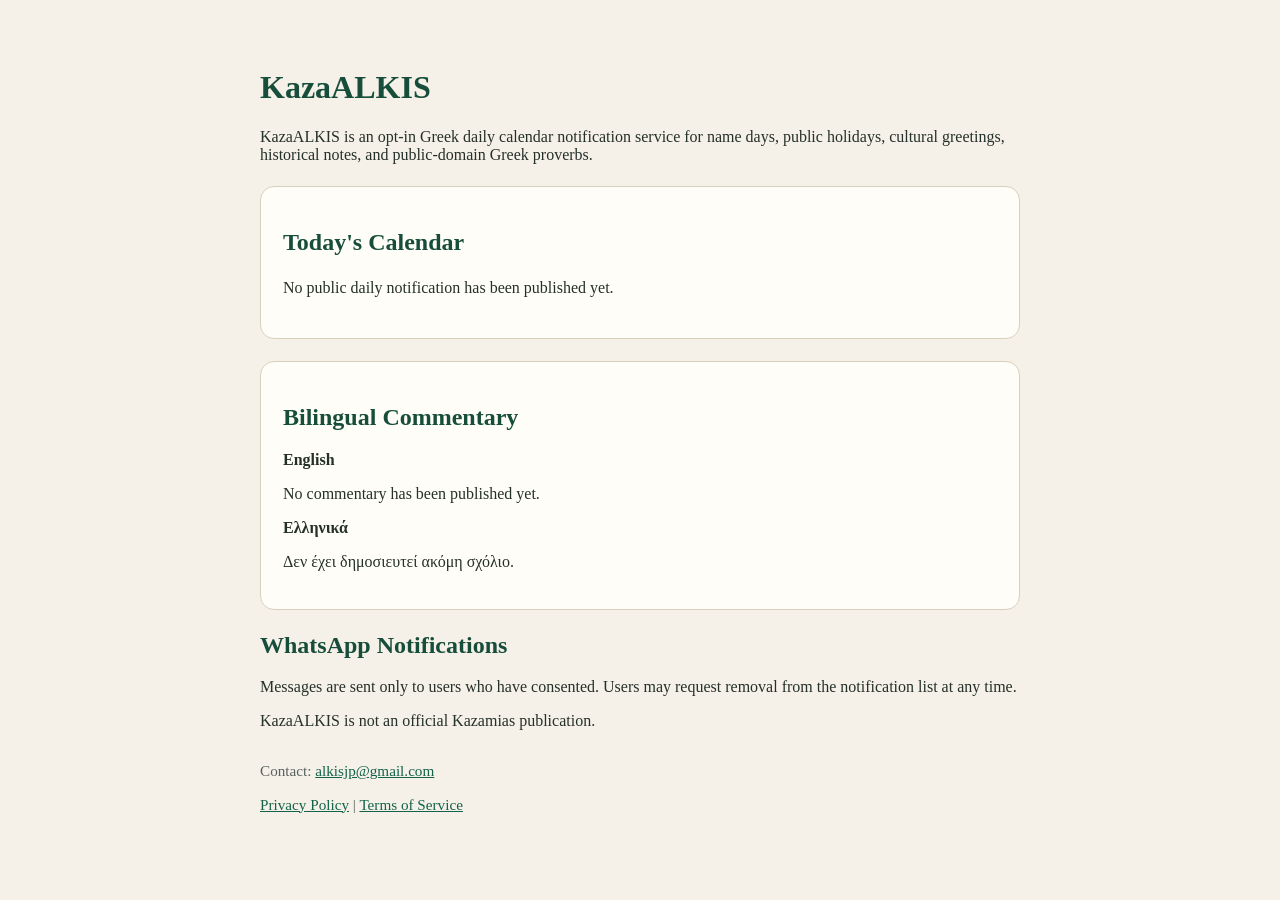
==== index.html @ a6cd1892 "Add bilingual website commentary workflow" ====
<!DOCTYPE html>
<html lang="en">
<head>
  <meta charset="UTF-8">
  <meta name="viewport" content="width=device-width, initial-scale=1">
  <title>KazaALKIS | Daily Greek Calendar</title>
  <style>
    :root { color-scheme: light; font-family: Georgia, serif; }
    body { margin: 0; background: #f6f1e8; color: #243028; }
    main { max-width: 760px; margin: 0 auto; padding: 48px 22px; }
    h1, h2 { color: #174d3b; }
    .card { background: #fffdf8; border: 1px solid #d9cfbd; border-radius: 14px; padding: 22px; margin: 22px 0; }
    pre { white-space: pre-wrap; font-family: Georgia, serif; line-height: 1.5; }
    a { color: #12634a; }
    footer { margin-top: 32px; font-size: 0.95rem; color: #59635e; }
  </style>
</head>
<body>
  <main>
    <h1>KazaALKIS</h1>
    <p>
      KazaALKIS is an opt-in Greek daily calendar notification service for
      name days, public holidays, cultural greetings, historical notes, and
      public-domain Greek proverbs.
    </p>

    <section class="card">
      <h2>Today's Calendar</h2>
      <pre id="daily-message">No public daily notification has been published yet.</pre>
    </section>

    <section class="card">
      <h2>Bilingual Commentary</h2>
      <p><strong>English</strong></p>
      <p id="commentary-en">No commentary has been published yet.</p>
      <p><strong>Ελληνικά</strong></p>
      <p id="commentary-gr">Δεν έχει δημοσιευτεί ακόμη σχόλιο.</p>
    </section>

    <section>
      <h2>WhatsApp Notifications</h2>
      <p>
        Messages are sent only to users who have consented. Users may request
        removal from the notification list at any time.
      </p>
      <p>
        KazaALKIS is not an official Kazamias publication.
      </p>
    </section>

    <footer>
      <p>Contact: <a href="mailto:alkisjp@gmail.com">alkisjp@gmail.com</a></p>
      <p>
        <a href="privacy.html">Privacy Policy</a> |
        <a href="terms.html">Terms of Service</a>
      </p>
    </footer>
  </main>
  <script>
    fetch("public_notifications/latest.json", { cache: "no-store" })
      .then((response) => {
        if (!response.ok) throw new Error("No public message");
        return response.json();
      })
      .then((payload) => {
        document.getElementById("daily-message").textContent = payload.message;
        if (payload.commentary) {
          document.getElementById("commentary-en").textContent = payload.commentary.english || "";
          document.getElementById("commentary-gr").textContent = payload.commentary.greek || "";
        }
      })
      .catch(() => {});
  </script>
</body>
</html>
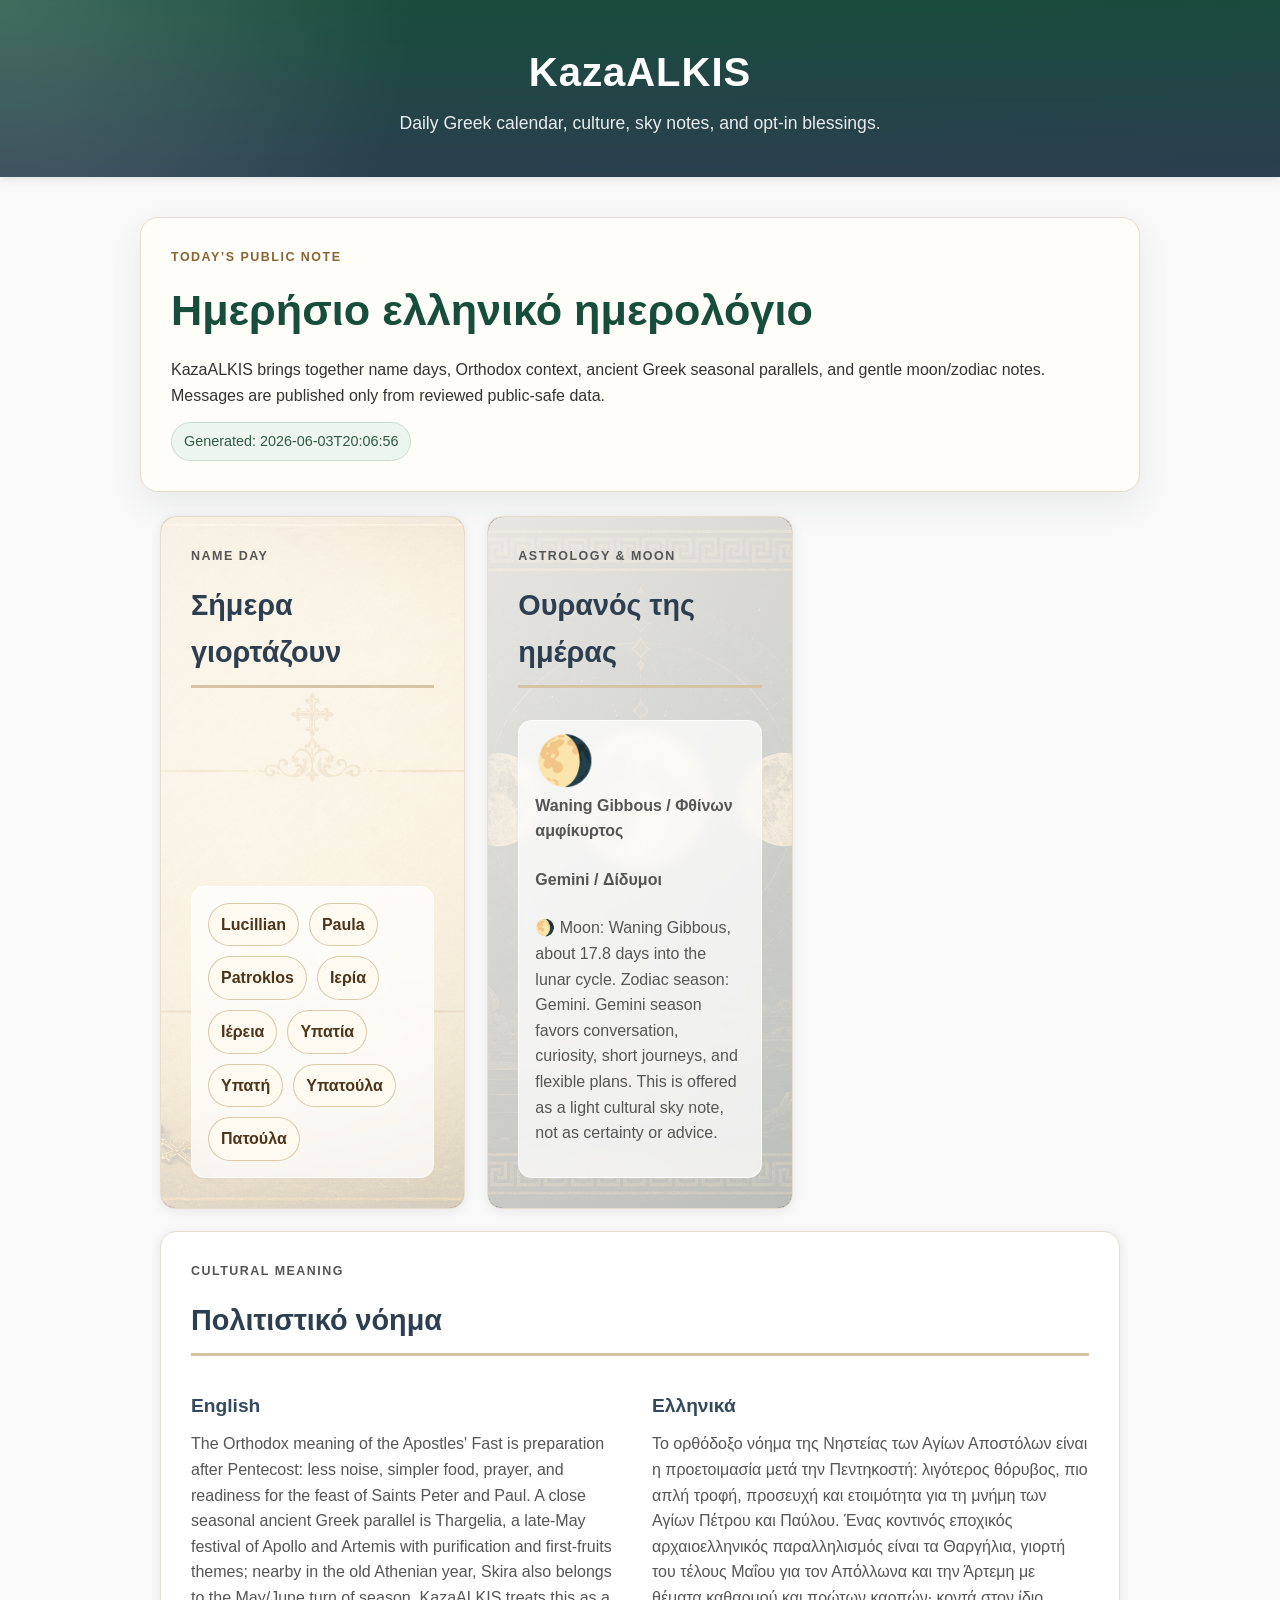
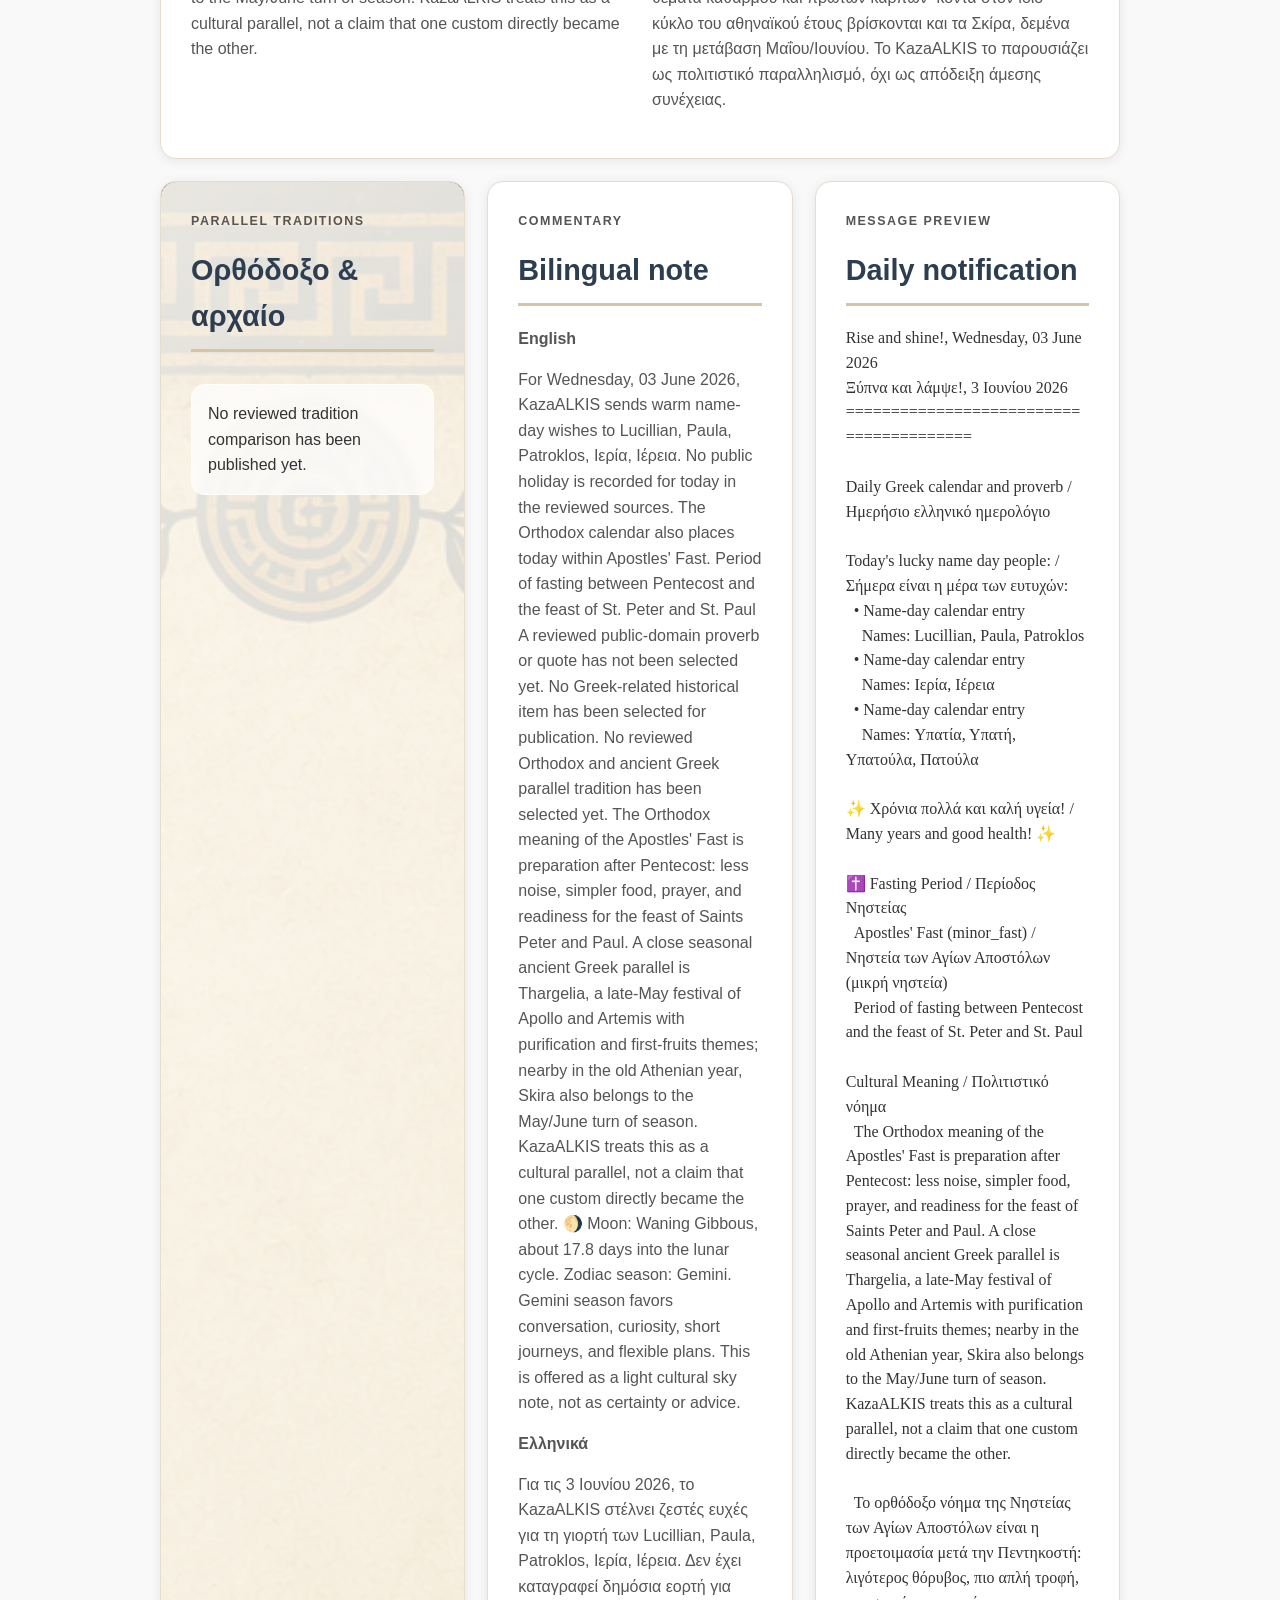
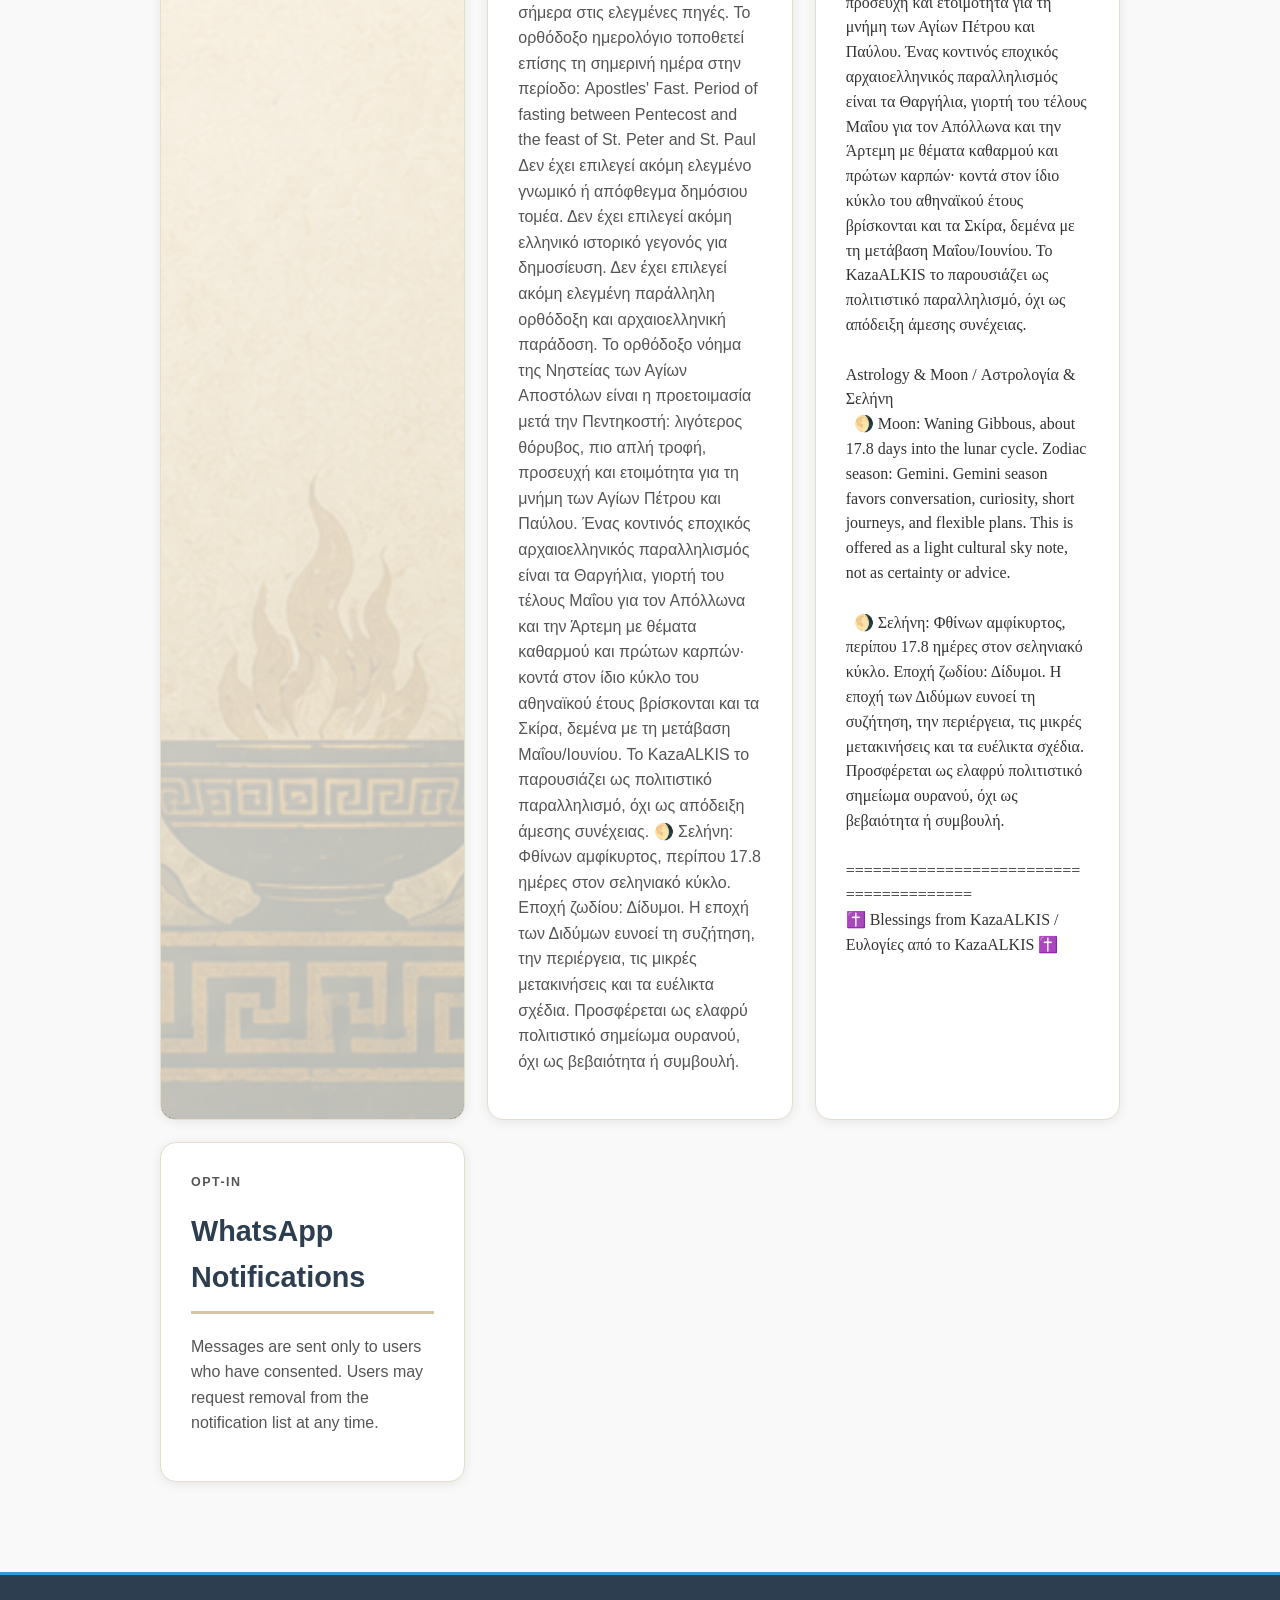
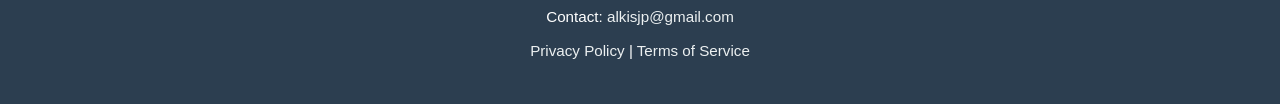
==== commit 91e255e2: "Apply website grid template" ====
--- a/index.html
+++ b/index.html
@@ -4,70 +4,193 @@
   <meta charset="UTF-8">
   <meta name="viewport" content="width=device-width, initial-scale=1">
   <title>KazaALKIS | Daily Greek Calendar</title>
-  <style>
-    :root { color-scheme: light; font-family: Georgia, serif; }
-    body { margin: 0; background: #f6f1e8; color: #243028; }
-    main { max-width: 760px; margin: 0 auto; padding: 48px 22px; }
-    h1, h2 { color: #174d3b; }
-    .card { background: #fffdf8; border: 1px solid #d9cfbd; border-radius: 14px; padding: 22px; margin: 22px 0; }
-    pre { white-space: pre-wrap; font-family: Georgia, serif; line-height: 1.5; }
-    a { color: #12634a; }
-    footer { margin-top: 32px; font-size: 0.95rem; color: #59635e; }
-  </style>
+  <link rel="stylesheet" href="styles.css">
 </head>
 <body>
-  <main>
-    <h1>KazaALKIS</h1>
-    <p>
-      KazaALKIS is an opt-in Greek daily calendar notification service for
-      name days, public holidays, cultural greetings, historical notes, and
-      public-domain Greek proverbs.
-    </p>
+  <header class="header site-hero">
+    <div class="container">
+      <div class="logo">
+        <h1>KazaALKIS</h1>
+        <p class="tagline">Daily Greek calendar, culture, sky notes, and opt-in blessings.</p>
+      </div>
+    </div>
+  </header>
 
-    <section class="card">
-      <h2>Today's Calendar</h2>
-      <pre id="daily-message">No public daily notification has been published yet.</pre>
+  <main class="main-content">
+    <section class="container hero-panel">
+      <p class="eyebrow">Today’s public note</p>
+      <h2 id="today-title">Ημερήσιο ελληνικό ημερολόγιο</h2>
+      <p>
+        KazaALKIS brings together name days, Orthodox context, ancient Greek seasonal
+        parallels, and gentle moon/zodiac notes. Messages are published only from
+        reviewed public-safe data.
+      </p>
+      <p class="status-pill" id="generated-at">Waiting for today’s public update</p>
     </section>
 
-    <section class="card">
-      <h2>Bilingual Commentary</h2>
-      <p><strong>English</strong></p>
-      <p id="commentary-en">No commentary has been published yet.</p>
-      <p><strong>Ελληνικά</strong></p>
-      <p id="commentary-gr">Δεν έχει δημοσιευτεί ακόμη σχόλιο.</p>
+    <section class="container dashboard-grid" aria-label="Daily calendar fields">
+      <article class="card feature-card image-card nameday-card">
+        <p class="card-kicker">Name Day</p>
+        <h2>Σήμερα γιορτάζουν</h2>
+        <div class="field-content">
+          <div id="namedays-list" class="pill-list">No name-day entry has been published yet.</div>
+        </div>
+      </article>
+
+      <article class="card feature-card image-card moon-card">
+        <p class="card-kicker">Astrology & Moon</p>
+        <h2>Ουρανός της ημέρας</h2>
+        <div class="field-content">
+          <div id="sky-summary" class="sky-summary">No astrology or moon note has been published yet.</div>
+        </div>
+      </article>
+
+      <article class="card wide-card">
+        <p class="card-kicker">Cultural Meaning</p>
+        <h2>Πολιτιστικό νόημα</h2>
+        <div class="language-grid">
+          <div>
+            <h3>English</h3>
+            <p id="reflection-en">No cultural reflection has been published yet.</p>
+          </div>
+          <div>
+            <h3>Ελληνικά</h3>
+            <p id="reflection-gr">Δεν έχει δημοσιευτεί ακόμη πολιτιστικό σημείωμα.</p>
+          </div>
+        </div>
+      </article>
+
+      <article class="card image-card traditions-card">
+        <p class="card-kicker">Parallel Traditions</p>
+        <h2>Ορθόδοξο & αρχαίο</h2>
+        <div class="field-content">
+          <div id="parallel-traditions">No reviewed tradition comparison has been published yet.</div>
+        </div>
+      </article>
+
+      <article class="card">
+        <p class="card-kicker">Commentary</p>
+        <h2>Bilingual note</h2>
+        <div class="stacked-text">
+          <p><strong>English</strong></p>
+          <p id="commentary-en">No commentary has been published yet.</p>
+          <p><strong>Ελληνικά</strong></p>
+          <p id="commentary-gr">Δεν έχει δημοσιευτεί ακόμη σχόλιο.</p>
+        </div>
+      </article>
+
+      <article class="card">
+        <p class="card-kicker">Message Preview</p>
+        <h2>Daily notification</h2>
+        <pre id="daily-message">No public daily notification has been published yet.</pre>
+      </article>
+
+      <article class="card">
+        <p class="card-kicker">Opt-in</p>
+        <h2>WhatsApp Notifications</h2>
+        <p>
+          Messages are sent only to users who have consented. Users may request
+          removal from the notification list at any time.
+        </p>
+      </article>
     </section>
+  </main>
 
-    <section>
-      <h2>WhatsApp Notifications</h2>
-      <p>
-        Messages are sent only to users who have consented. Users may request
-        removal from the notification list at any time.
-      </p>
-      <p>
-        KazaALKIS is not an official Kazamias publication.
-      </p>
-    </section>
-
-    <footer>
+  <footer class="footer">
+    <div class="container">
       <p>Contact: <a href="mailto:alkisjp@gmail.com">alkisjp@gmail.com</a></p>
       <p>
         <a href="privacy.html">Privacy Policy</a> |
         <a href="terms.html">Terms of Service</a>
       </p>
-    </footer>
-  </main>
+    </div>
+  </footer>
+
   <script>
+    const text = (id, value) => {
+      const element = document.getElementById(id);
+      if (element && value) element.textContent = value;
+    };
+
+    const clear = (element) => {
+      while (element.firstChild) element.removeChild(element.firstChild);
+    };
+
+    const paragraph = (value, className) => {
+      const p = document.createElement("p");
+      p.textContent = value;
+      if (className) p.className = className;
+      return p;
+    };
+
+    const renderNamedays = (items) => {
+      const container = document.getElementById("namedays-list");
+      if (!container || !items || !items.length) return;
+      clear(container);
+      items.forEach((item) => {
+        const names = (item.names || item.name || "").split(",").map((name) => name.trim()).filter(Boolean);
+        names.forEach((name) => {
+          const span = document.createElement("span");
+          span.className = "name-pill";
+          span.textContent = name;
+          container.appendChild(span);
+        });
+      });
+    };
+
+    const renderSky = (sky) => {
+      if (!sky) return;
+      const container = document.getElementById("sky-summary");
+      if (!container) return;
+      clear(container);
+      const symbol = document.createElement("div");
+      symbol.className = "moon-symbol";
+      symbol.textContent = sky.moon_symbol || "";
+      container.appendChild(symbol);
+      container.appendChild(paragraph(`${sky.moon_phase || "Moon phase"} / ${sky.moon_phase_greek || ""}`, "sky-line"));
+      container.appendChild(paragraph(`${sky.zodiac || "Zodiac"} / ${sky.zodiac_greek || ""}`, "sky-line"));
+      container.appendChild(paragraph(sky.english || "", "muted"));
+    };
+
+    const renderTraditions = (items) => {
+      const container = document.getElementById("parallel-traditions");
+      if (!container || !items || !items.length) return;
+      clear(container);
+      items.forEach((item) => {
+        const article = document.createElement("article");
+        article.className = "tradition-item";
+        [
+          item.region ? `Region: ${item.region}` : "",
+          `Orthodox: ${item.orthodox_title || ""}`,
+          item.orthodox_description || "",
+          `Ancient Greek parallel: ${item.ancient_title || ""}`,
+          item.ancient_description || "",
+          item.relationship_note || "Presented as a cultural comparison, not proof of direct continuity.",
+        ].filter(Boolean).forEach((line) => article.appendChild(paragraph(line)));
+        container.appendChild(article);
+      });
+    };
+
     fetch("public_notifications/latest.json", { cache: "no-store" })
       .then((response) => {
         if (!response.ok) throw new Error("No public message");
         return response.json();
       })
       .then((payload) => {
-        document.getElementById("daily-message").textContent = payload.message;
+        text("today-title", payload.title);
+        text("daily-message", payload.message);
+        text("generated-at", payload.generated_at ? `Generated: ${payload.generated_at}` : "");
+        renderNamedays(payload.namedays);
+        renderSky(payload.sky_note);
         if (payload.commentary) {
-          document.getElementById("commentary-en").textContent = payload.commentary.english || "";
-          document.getElementById("commentary-gr").textContent = payload.commentary.greek || "";
+          text("commentary-en", payload.commentary.english);
+          text("commentary-gr", payload.commentary.greek);
         }
+        if (payload.cultural_reflection) {
+          text("reflection-en", payload.cultural_reflection.english);
+          text("reflection-gr", payload.cultural_reflection.greek);
+        }
+        renderTraditions(payload.parallel_traditions);
       })
       .catch(() => {});
   </script>
--- a/styles.css
+++ b/styles.css
@@ -0,0 +1,771 @@
+/* ========================================
+   KazaAlkis - Professional Styling
+   ======================================== */
+
+/* Reset and Base Styles */
+* {
+  margin: 0;
+  padding: 0;
+  box-sizing: border-box;
+}
+
+html {
+  scroll-behavior: smooth;
+}
+
+body {
+  font-family: -apple-system, BlinkMacSystemFont, 'Segoe UI', Roboto, 'Helvetica Neue', Arial, sans-serif;
+  line-height: 1.6;
+  color: #333;
+  background:
+    linear-gradient(rgba(249, 249, 249, 0.94), rgba(249, 249, 249, 0.94)),
+    var(--page-bg, none);
+  background-attachment: fixed;
+  background-color: #f9f9f9;
+  background-position: center;
+  background-size: cover;
+}
+
+pre {
+  white-space: pre-wrap;
+  overflow-wrap: anywhere;
+  font-family: Georgia, 'Times New Roman', serif;
+  line-height: 1.55;
+}
+
+/* Container */
+.container {
+  max-width: 1000px;
+  margin: 0 auto;
+  padding: 0 20px;
+}
+
+/* Header */
+.header {
+  background: linear-gradient(135deg, #2c3e50 0%, #34495e 100%);
+  color: white;
+  padding: 40px 0;
+  text-align: center;
+  box-shadow: 0 2px 8px rgba(0, 0, 0, 0.1);
+}
+
+.logo h1 {
+  font-size: 2.5em;
+  margin-bottom: 5px;
+  font-weight: 700;
+  letter-spacing: 1px;
+}
+
+.tagline {
+  font-size: 1.1em;
+  opacity: 0.9;
+  font-weight: 300;
+}
+
+/* Navigation Bar */
+.navbar {
+  background-color: #34495e;
+  position: sticky;
+  top: 0;
+  z-index: 100;
+  box-shadow: 0 2px 4px rgba(0, 0, 0, 0.1);
+}
+
+.nav-menu {
+  list-style: none;
+  display: flex;
+  flex-wrap: wrap;
+  justify-content: center;
+  gap: 0;
+}
+
+.nav-menu li {
+  flex: 1;
+  min-width: 120px;
+  text-align: center;
+}
+
+.nav-menu a {
+  display: block;
+  color: white;
+  text-decoration: none;
+  padding: 15px;
+  transition: background-color 0.3s ease;
+  font-weight: 500;
+}
+
+.nav-menu a:hover {
+  background-color: #2c3e50;
+}
+
+/* Main Content */
+.main-content {
+  padding: 40px 20px;
+  min-height: 60vh;
+}
+
+.site-hero {
+  background:
+    radial-gradient(circle at top left, rgba(255, 255, 255, 0.18), transparent 32%),
+    linear-gradient(rgba(23, 77, 59, 0.9), rgba(44, 62, 80, 0.88)),
+    var(--hero-bg, none),
+    linear-gradient(135deg, #174d3b 0%, #2c3e50 100%);
+  background-position: center;
+  background-size: cover;
+}
+
+.hero-panel {
+  background: #fffdf8;
+  border: 1px solid #e5ddce;
+  border-radius: 18px;
+  padding: 30px;
+  box-shadow: 0 12px 32px rgba(39, 55, 47, 0.08);
+}
+
+.hero-panel h2 {
+  color: #174d3b;
+  font-size: clamp(1.8rem, 4vw, 2.7rem);
+  margin-bottom: 12px;
+}
+
+.eyebrow,
+.card-kicker {
+  color: #8a6333;
+  font-size: 0.78rem;
+  font-weight: 700;
+  letter-spacing: 0.12em;
+  margin-bottom: 8px;
+  text-transform: uppercase;
+}
+
+.status-pill {
+  display: inline-block;
+  background: #edf5ef;
+  border: 1px solid #c9ddcf;
+  border-radius: 999px;
+  color: #315b43;
+  font-size: 0.9rem;
+  margin-top: 14px;
+  padding: 7px 12px;
+}
+
+.dashboard-grid {
+  display: grid;
+  grid-template-columns: repeat(3, minmax(0, 1fr));
+  gap: 22px;
+  margin-top: 24px;
+}
+
+.dashboard-grid .card {
+  margin: 0;
+}
+
+.wide-card {
+  grid-column: 1 / -1;
+}
+
+.feature-card {
+  min-height: 230px;
+}
+
+.dashboard-grid .card {
+  border: 1px solid #e5ddce;
+  border-radius: 16px;
+  display: flex;
+  flex-direction: column;
+  min-height: 260px;
+  overflow: hidden;
+}
+
+.dashboard-grid .card h2 {
+  border-bottom-color: #d6c4a4;
+}
+
+.language-grid {
+  display: grid;
+  grid-template-columns: repeat(2, minmax(0, 1fr));
+  gap: 24px;
+}
+
+.pill-list {
+  display: flex;
+  flex-wrap: wrap;
+  gap: 10px;
+}
+
+.name-pill {
+  background: rgba(255, 250, 239, 0.9);
+  border: 1px solid rgba(214, 196, 164, 0.9);
+  border-radius: 999px;
+  color: #4d351b;
+  display: inline-block;
+  font-weight: 700;
+  padding: 8px 12px;
+}
+
+.sky-summary {
+  align-items: flex-start;
+  display: grid;
+  gap: 8px;
+}
+
+.moon-symbol {
+  font-size: 3rem;
+  line-height: 1;
+}
+
+.sky-line {
+  color: #2c3e50;
+  font-weight: 700;
+  margin-bottom: 4px;
+}
+
+.muted {
+  color: #69756f;
+}
+
+.stacked-text p,
+.tradition-item p {
+  margin-bottom: 12px;
+}
+
+.tradition-item {
+  border-left: 4px solid #d6c4a4;
+  padding-left: 14px;
+}
+
+.field-content {
+  background: rgba(255, 255, 255, 0.72);
+  border: 1px solid rgba(255, 255, 255, 0.72);
+  border-radius: 14px;
+  margin-top: auto;
+  padding: 16px;
+  backdrop-filter: blur(4px);
+}
+
+.traditions-card .field-content,
+.moon-card .field-content {
+  margin-top: 12px;
+}
+
+.message-card,
+.opt-in-card {
+  max-width: 1000px;
+}
+
+/* Cards */
+.card {
+  background: white;
+  margin: 25px auto;
+  padding: 30px;
+  border-radius: 8px;
+  box-shadow: 0 2px 12px rgba(0, 0, 0, 0.08);
+  transition: box-shadow 0.3s ease;
+}
+
+.card:hover {
+  box-shadow: 0 4px 20px rgba(0, 0, 0, 0.12);
+}
+
+.card h2 {
+  color: #2c3e50;
+  margin-bottom: 20px;
+  font-size: 1.8em;
+  border-bottom: 3px solid #3498db;
+  padding-bottom: 10px;
+}
+
+.card h3 {
+  color: #34495e;
+  margin-top: 15px;
+  margin-bottom: 10px;
+  font-size: 1.2em;
+}
+
+.card p {
+  margin-bottom: 15px;
+  color: #555;
+}
+
+.card ul {
+  margin: 15px 0;
+  padding-left: 25px;
+}
+
+.card li {
+  margin-bottom: 10px;
+  color: #555;
+}
+
+/* Image-backed homepage fields. Keep this after the generic .card background rule. */
+.card.image-card {
+  background-color: #fffdf8;
+  background-position: center;
+  background-size: cover;
+  position: relative;
+}
+
+.card.image-card::before {
+  background:
+    linear-gradient(135deg, rgba(255, 253, 248, 0.9), rgba(255, 253, 248, 0.72)),
+    radial-gradient(circle at bottom right, rgba(23, 77, 59, 0.18), transparent 45%);
+  content: "";
+  inset: 0;
+  position: absolute;
+  z-index: 0;
+}
+
+.card.image-card > * {
+  position: relative;
+  z-index: 1;
+}
+
+.card.nameday-card {
+  background-image: url("assets/backgrounds/names%20day.png");
+}
+
+.card.moon-card {
+  background-image: url("assets/backgrounds/moonphase.png");
+}
+
+.card.traditions-card {
+  background-image: url("assets/backgrounds/ancient%20greek%20traditions.png");
+}
+
+/* Highlighted Card */
+.highlight {
+  background: linear-gradient(135deg, #ecf0f1 0%, #f8f9fa 100%);
+  border-left: 5px solid #3498db;
+}
+
+/* Service Grid */
+.service-grid {
+  display: grid;
+  grid-template-columns: repeat(auto-fit, minmax(200px, 1fr));
+  gap: 20px;
+  margin: 20px 0;
+}
+
+.service-item {
+  background: #f8f9fa;
+  padding: 20px;
+  border-radius: 6px;
+  border: 1px solid #ecf0f1;
+  transition: transform 0.3s ease, box-shadow 0.3s ease;
+}
+
+.service-item:hover {
+  transform: translateY(-5px);
+  box-shadow: 0 4px 12px rgba(0, 0, 0, 0.1);
+}
+
+.service-item h3 {
+  color: #2c3e50;
+  margin-bottom: 10px;
+}
+
+.service-item p {
+  font-size: 0.95em;
+  color: #666;
+}
+
+/* Important Notice Boxes */
+.important-notice {
+  background-color: #e8f4f8;
+  border-left: 5px solid #3498db;
+  padding: 20px;
+  margin: 15px 0;
+  border-radius: 4px;
+}
+
+.notice-title {
+  font-weight: 700;
+  color: #2c3e50;
+  margin-bottom: 10px;
+  font-size: 1.05em;
+}
+
+.important-notice p {
+  margin-bottom: 0;
+  color: #333;
+}
+
+/* Checklist */
+.checklist {
+  list-style: none;
+  padding: 0;
+  margin: 20px 0;
+}
+
+.checklist li {
+  padding: 10px 0;
+  padding-left: 25px;
+  color: #555;
+  position: relative;
+}
+
+.checklist li:before {
+  content: "✓";
+  position: absolute;
+  left: 0;
+  color: #27ae60;
+  font-weight: bold;
+}
+
+/* Contact Box */
+.contact-box {
+  background: #f0f8ff;
+  border: 2px solid #3498db;
+  padding: 20px;
+  border-radius: 6px;
+  margin: 20px 0;
+  text-align: center;
+}
+
+.contact-box p {
+  font-size: 1.1em;
+  margin-bottom: 0;
+}
+
+.contact-box a {
+  color: #2c3e50;
+  text-decoration: none;
+  font-weight: 600;
+}
+
+.contact-box a:hover {
+  text-decoration: underline;
+}
+
+/* Policy Links */
+.policy-links {
+  text-align: center;
+  background: #f9f9f9;
+  border-top: 1px solid #ecf0f1;
+  border-bottom: 1px solid #ecf0f1;
+}
+
+.policy-link {
+  color: #3498db;
+  text-decoration: none;
+  font-weight: 600;
+  margin: 0 10px;
+  transition: color 0.3s ease;
+}
+
+.policy-link:hover {
+  color: #2980b9;
+  text-decoration: underline;
+}
+
+/* Policy Page Styling */
+.policy-page {
+  background: white;
+  margin: 20px auto;
+  padding: 40px;
+  border-radius: 8px;
+  box-shadow: 0 2px 12px rgba(0, 0, 0, 0.08);
+}
+
+.policy-page h1 {
+  color: #2c3e50;
+  font-size: 2em;
+  margin-bottom: 10px;
+  border-bottom: 3px solid #3498db;
+  padding-bottom: 15px;
+}
+
+.last-updated {
+  color: #7f8c8d;
+  font-style: italic;
+  margin-bottom: 30px;
+}
+
+.policy-section {
+  margin-bottom: 40px;
+  line-height: 1.8;
+}
+
+.policy-section h2 {
+  color: #2c3e50;
+  font-size: 1.5em;
+  margin-top: 30px;
+  margin-bottom: 15px;
+  border-bottom: 2px solid #ecf0f1;
+  padding-bottom: 10px;
+}
+
+.policy-section h3 {
+  color: #34495e;
+  font-size: 1.15em;
+  margin-top: 20px;
+  margin-bottom: 10px;
+}
+
+.policy-section ul {
+  margin: 15px 0;
+  padding-left: 30px;
+}
+
+.policy-section li {
+  margin-bottom: 12px;
+  color: #555;
+}
+
+.policy-footer {
+  text-align: center;
+  margin-top: 40px;
+  padding-top: 20px;
+  border-top: 2px solid #ecf0f1;
+}
+
+.policy-footer a {
+  color: #3498db;
+  text-decoration: none;
+  font-weight: 600;
+  margin: 0 10px;
+}
+
+.policy-footer a:hover {
+  text-decoration: underline;
+}
+
+/* Links */
+a {
+  color: #3498db;
+  text-decoration: none;
+  transition: color 0.3s ease;
+}
+
+a:hover {
+  color: #2980b9;
+  text-decoration: underline;
+}
+
+/* Footer */
+.footer {
+  background: #2c3e50;
+  color: white;
+  text-align: center;
+  padding: 30px 0;
+  margin-top: 50px;
+  border-top: 3px solid #3498db;
+}
+
+.footer p {
+  margin-bottom: 10px;
+  font-size: 0.95em;
+}
+
+.footer a {
+  color: #ecf0f1;
+  text-decoration: none;
+}
+
+.footer a:hover {
+  color: #3498db;
+  text-decoration: underline;
+}
+
+/* ========================================
+   Responsive Design
+   ======================================== */
+
+@media (max-width: 768px) {
+  /* Header */
+  .logo h1 {
+    font-size: 1.8em;
+  }
+
+  .tagline {
+    font-size: 1em;
+  }
+
+  /* Navigation */
+  .nav-menu {
+    gap: 0;
+  }
+
+  .nav-menu li {
+    min-width: 100px;
+  }
+
+  .nav-menu a {
+    padding: 12px;
+    font-size: 0.9em;
+  }
+
+  /* Card */
+  .card {
+    padding: 20px;
+    margin: 20px 0;
+  }
+
+  .card h2 {
+    font-size: 1.4em;
+  }
+
+  /* Service Grid */
+  .service-grid {
+    grid-template-columns: 1fr;
+  }
+
+  .dashboard-grid,
+  .language-grid {
+    grid-template-columns: 1fr;
+  }
+
+  .hero-panel {
+    padding: 24px;
+  }
+
+  /* Policy Page */
+  .policy-page {
+    padding: 20px;
+  }
+
+  .policy-page h1 {
+    font-size: 1.6em;
+  }
+
+  .policy-section h2 {
+    font-size: 1.3em;
+  }
+
+  /* Main Content */
+  .main-content {
+    padding: 20px 10px;
+  }
+}
+
+@media (max-width: 480px) {
+  /* Header */
+  .logo h1 {
+    font-size: 1.5em;
+    letter-spacing: 0;
+  }
+
+  .tagline {
+    font-size: 0.9em;
+  }
+
+  /* Navigation */
+  .nav-menu {
+    flex-direction: row;
+  }
+
+  .nav-menu li {
+    min-width: auto;
+    flex: 1;
+  }
+
+  .nav-menu a {
+    padding: 10px 5px;
+    font-size: 0.85em;
+  }
+
+  /* Container */
+  .container {
+    padding: 0 10px;
+  }
+
+  /* Card */
+  .card {
+    padding: 15px;
+    margin: 15px 0;
+  }
+
+  .card h2 {
+    font-size: 1.2em;
+    margin-bottom: 15px;
+  }
+
+  .card h3 {
+    font-size: 1em;
+  }
+
+  /* Important Notice */
+  .important-notice {
+    padding: 15px;
+  }
+
+  /* Contact Box */
+  .contact-box {
+    padding: 15px;
+  }
+
+  .contact-box p {
+    font-size: 1em;
+  }
+
+  /* Policy Page */
+  .policy-page {
+    padding: 15px;
+  }
+
+  .policy-page h1 {
+    font-size: 1.4em;
+    margin-bottom: 15px;
+  }
+
+  .policy-section h2 {
+    font-size: 1.15em;
+    margin-top: 20px;
+  }
+
+  /* List */
+  .card ul,
+  .policy-section ul {
+    padding-left: 20px;
+  }
+
+  .card li,
+  .policy-section li {
+    font-size: 0.95em;
+  }
+
+  /* Footer */
+  .footer {
+    padding: 20px 10px;
+  }
+
+  .footer p {
+    font-size: 0.9em;
+    margin-bottom: 8px;
+  }
+}
+
+/* ========================================
+   Accessibility
+   ======================================== */
+
+@media (prefers-reduced-motion: reduce) {
+  * {
+    animation-duration: 0.01ms !important;
+    animation-iteration-count: 1 !important;
+    transition-duration: 0.01ms !important;
+    scroll-behavior: auto !important;
+  }
+}
+
+/* Focus styles for keyboard navigation */
+a:focus,
+button:focus {
+  outline: 2px solid #3498db;
+  outline-offset: 2px;
+}
+
+/* High contrast mode support */
+@media (prefers-contrast: more) {
+  .card {
+    border: 2px solid #2c3e50;
+  }
+
+  .important-notice {
+    border: 2px solid #2c3e50;
+  }
+
+  .contact-box {
+    border: 3px solid #2c3e50;
+  }
+}
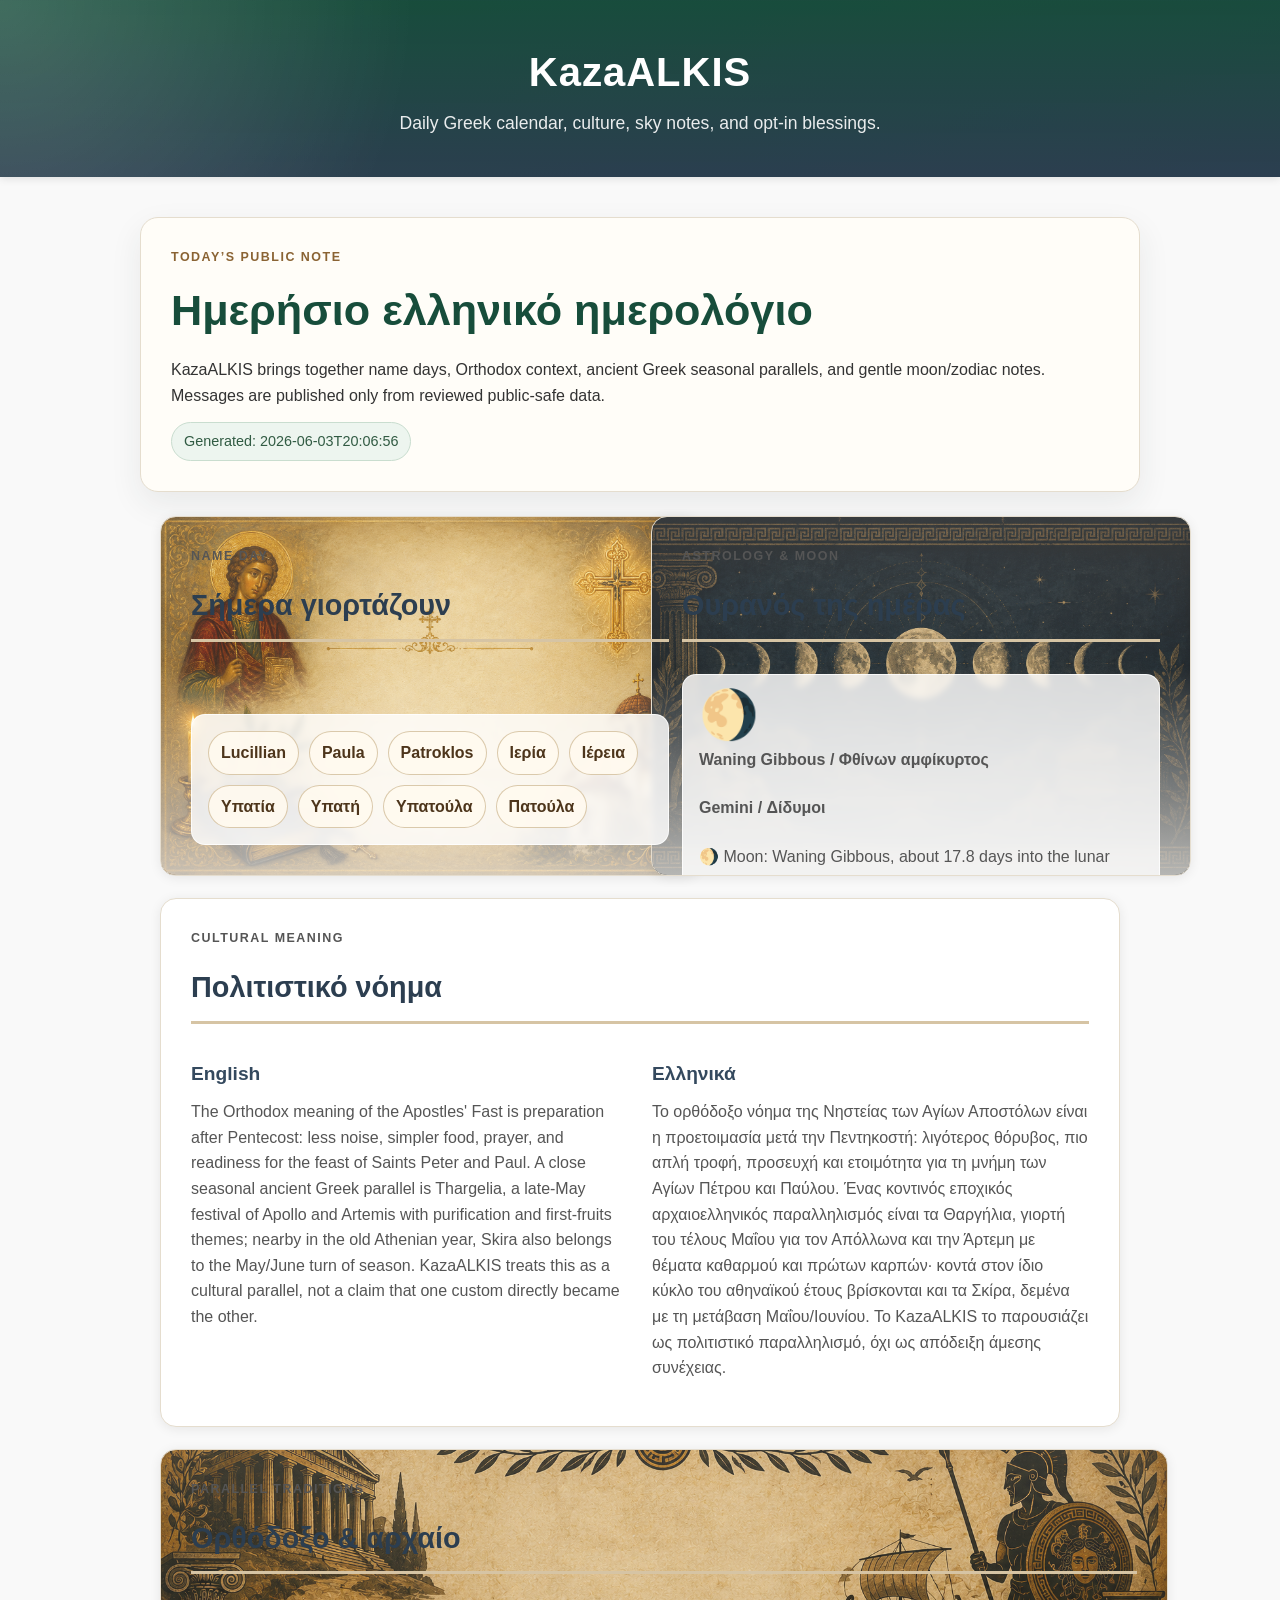
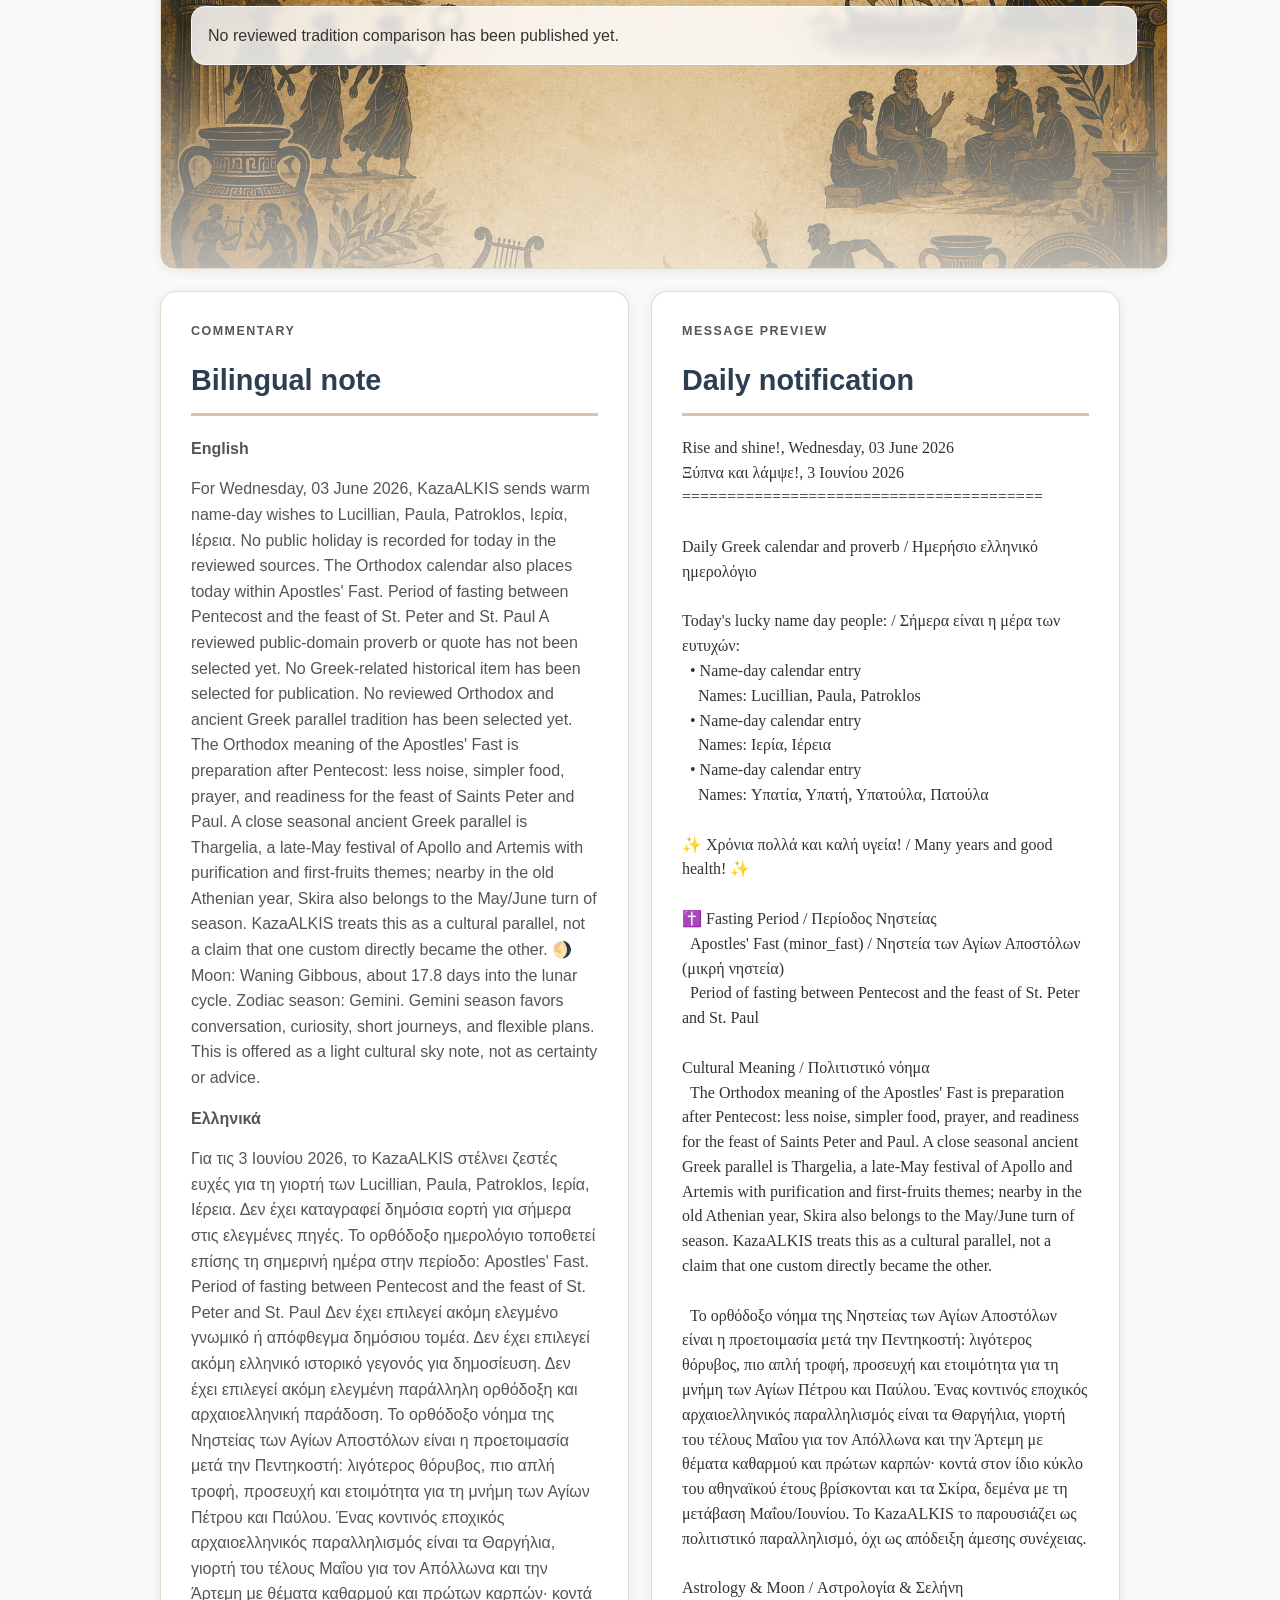
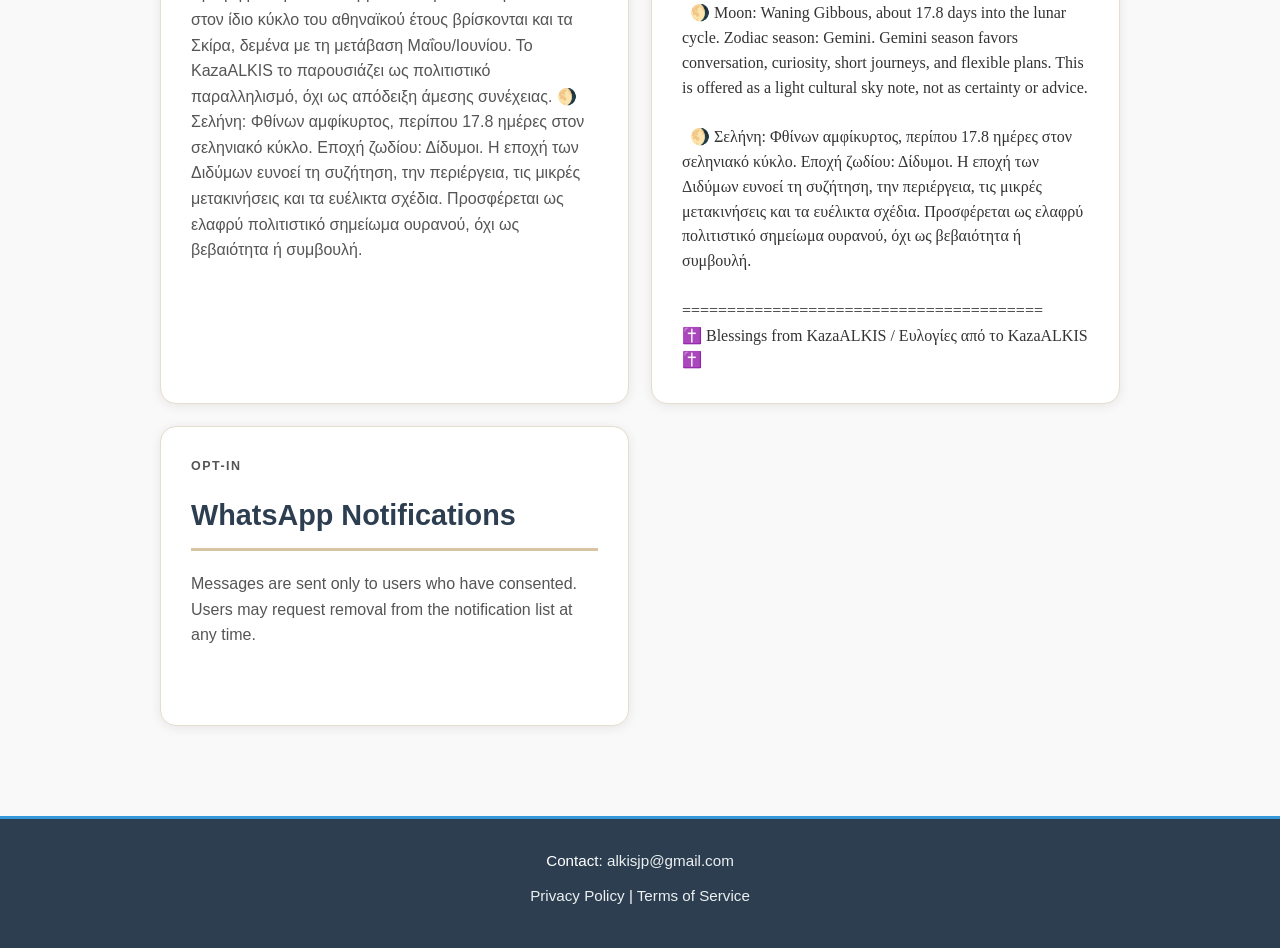
==== commit 8a870d3b: "Improve website background image layout" ====
--- a/index.html
+++ b/index.html
@@ -60,7 +60,7 @@
         </div>
       </article>
 
-      <article class="card image-card traditions-card">
+      <article class="card image-card traditions-card wide-card">
         <p class="card-kicker">Parallel Traditions</p>
         <h2>Ορθόδοξο & αρχαίο</h2>
         <div class="field-content">
--- a/styles.css
+++ b/styles.css
@@ -151,7 +151,7 @@
 
 .dashboard-grid {
   display: grid;
-  grid-template-columns: repeat(3, minmax(0, 1fr));
+  grid-template-columns: repeat(2, minmax(0, 1fr));
   gap: 22px;
   margin-top: 24px;
 }
@@ -173,7 +173,7 @@
   border-radius: 16px;
   display: flex;
   flex-direction: column;
-  min-height: 260px;
+  min-height: 300px;
   overflow: hidden;
 }
 
@@ -235,12 +235,12 @@
 }
 
 .field-content {
-  background: rgba(255, 255, 255, 0.72);
-  border: 1px solid rgba(255, 255, 255, 0.72);
+  background: rgba(255, 255, 255, 0.82);
+  border: 1px solid rgba(255, 255, 255, 0.78);
   border-radius: 14px;
   margin-top: auto;
   padding: 16px;
-  backdrop-filter: blur(4px);
+  backdrop-filter: blur(3px);
 }
 
 .traditions-card .field-content,
@@ -299,16 +299,22 @@
 
 /* Image-backed homepage fields. Keep this after the generic .card background rule. */
 .card.image-card {
+  aspect-ratio: 3 / 2;
   background-color: #fffdf8;
   background-position: center;
   background-size: cover;
+  min-height: 360px;
   position: relative;
+}
+
+.card.image-card.wide-card {
+  aspect-ratio: 3 / 1.25;
+  min-height: 420px;
 }
 
 .card.image-card::before {
   background:
-    linear-gradient(135deg, rgba(255, 253, 248, 0.9), rgba(255, 253, 248, 0.72)),
-    radial-gradient(circle at bottom right, rgba(23, 77, 59, 0.18), transparent 45%);
+    linear-gradient(180deg, rgba(255, 253, 248, 0.18), rgba(255, 253, 248, 0.1) 42%, rgba(255, 253, 248, 0.7) 100%);
   content: "";
   inset: 0;
   position: absolute;
@@ -322,14 +328,17 @@
 
 .card.nameday-card {
   background-image: url("assets/backgrounds/names%20day.png");
+  background-position: center 38%;
 }
 
 .card.moon-card {
   background-image: url("assets/backgrounds/moonphase.png");
+  background-position: center 42%;
 }
 
 .card.traditions-card {
   background-image: url("assets/backgrounds/ancient%20greek%20traditions.png");
+  background-position: center 38%;
 }
 
 /* Highlighted Card */
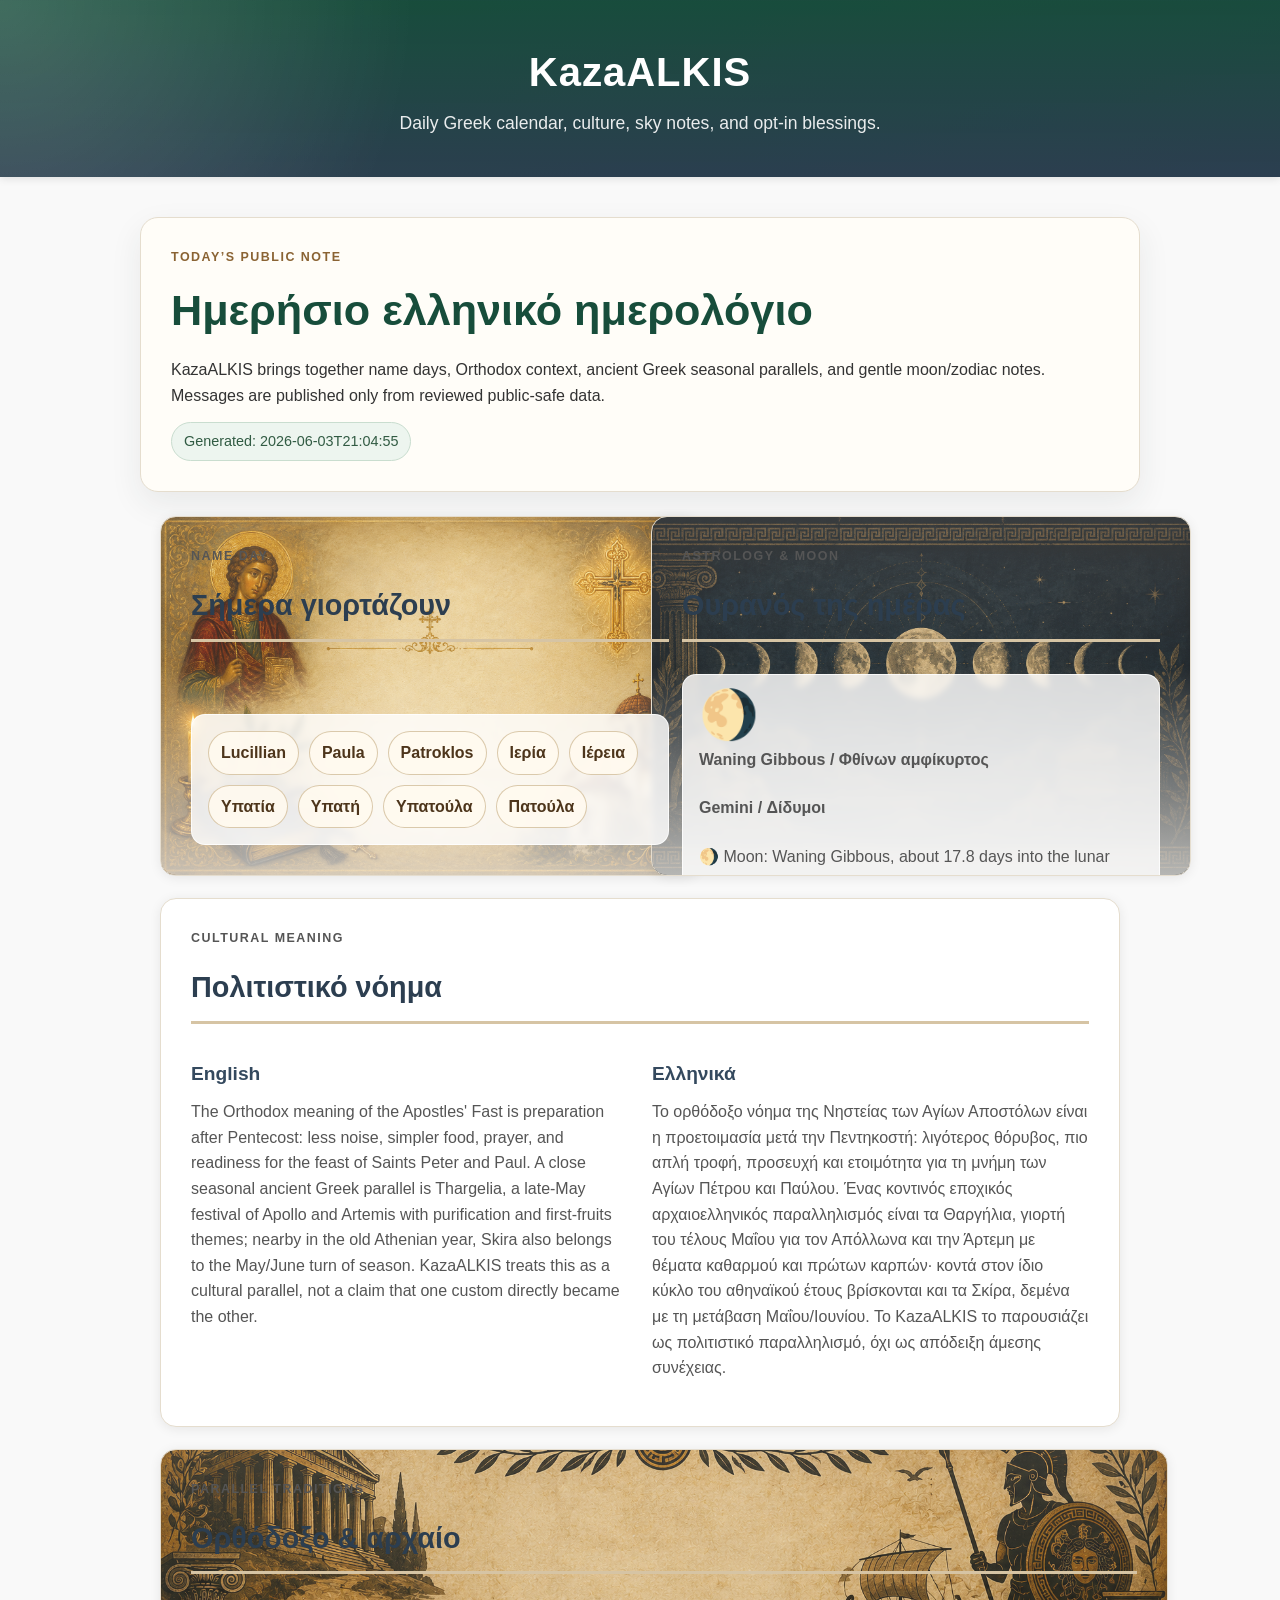
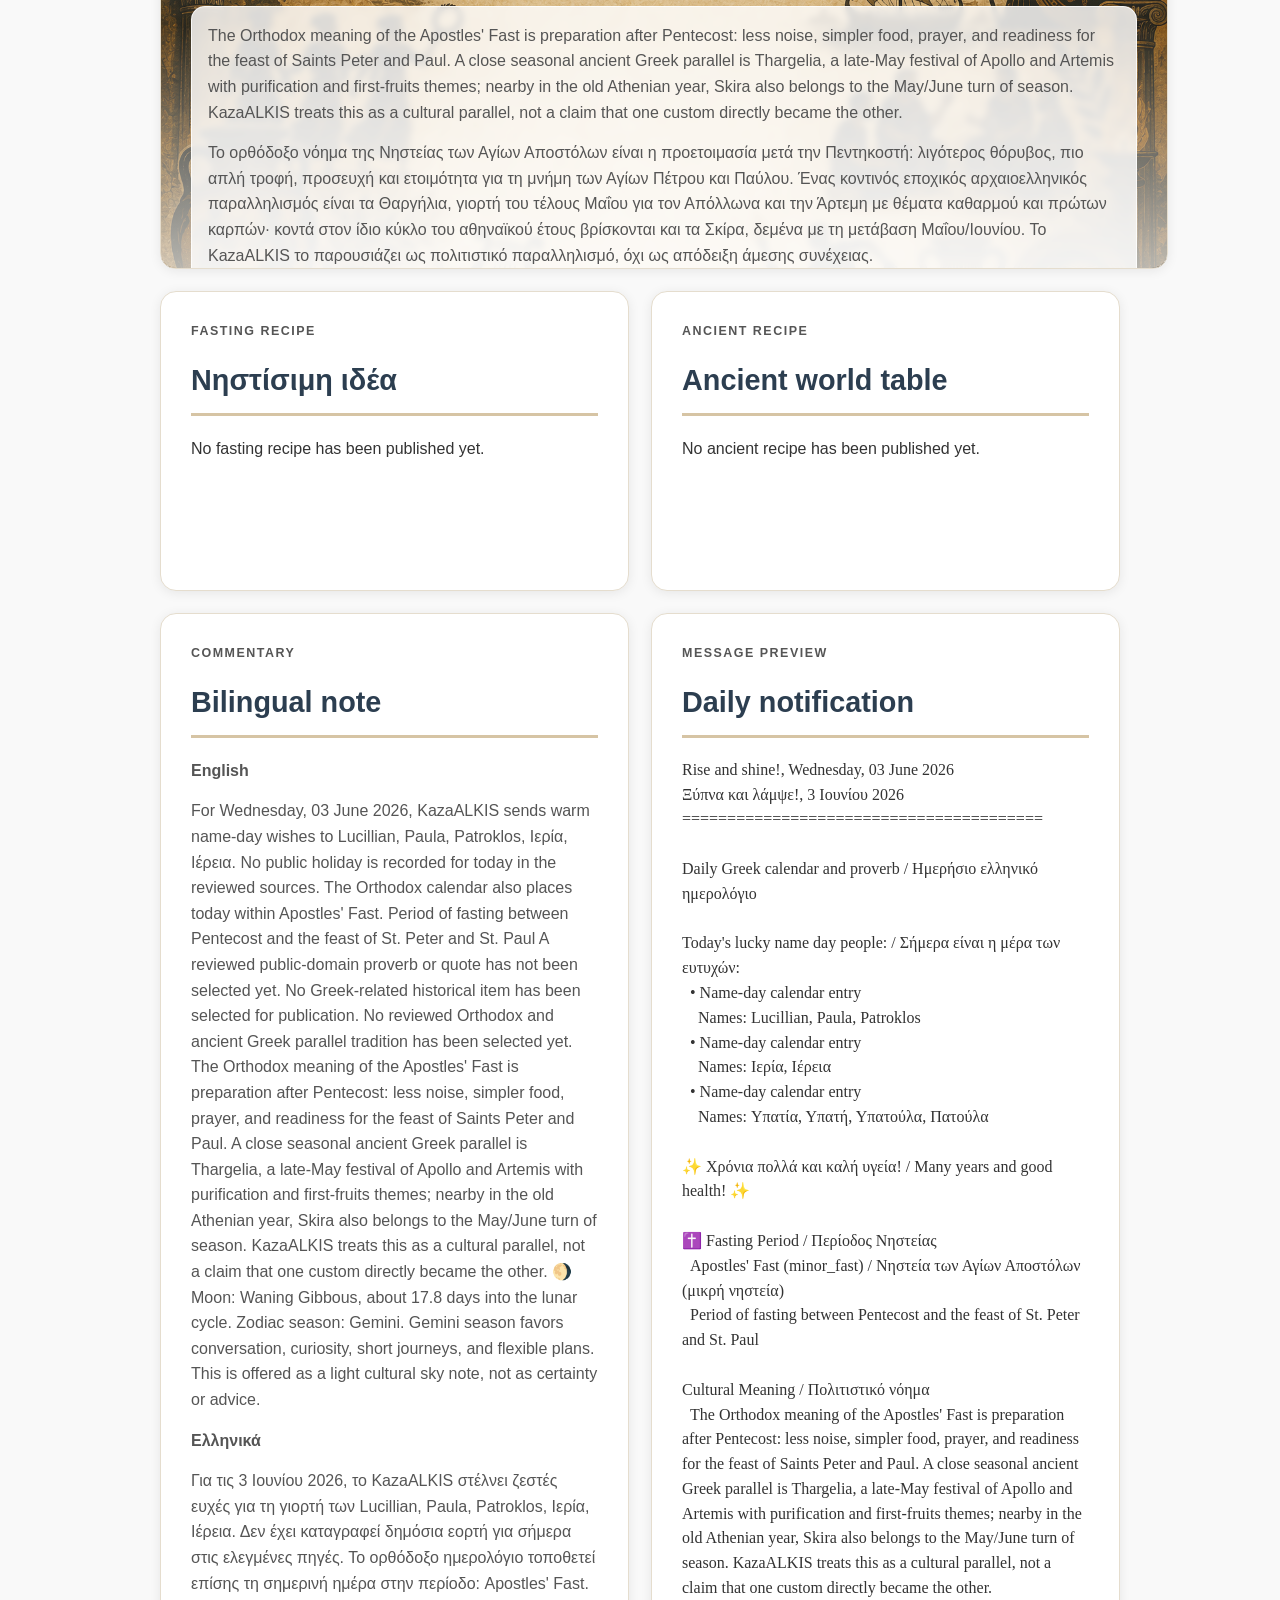
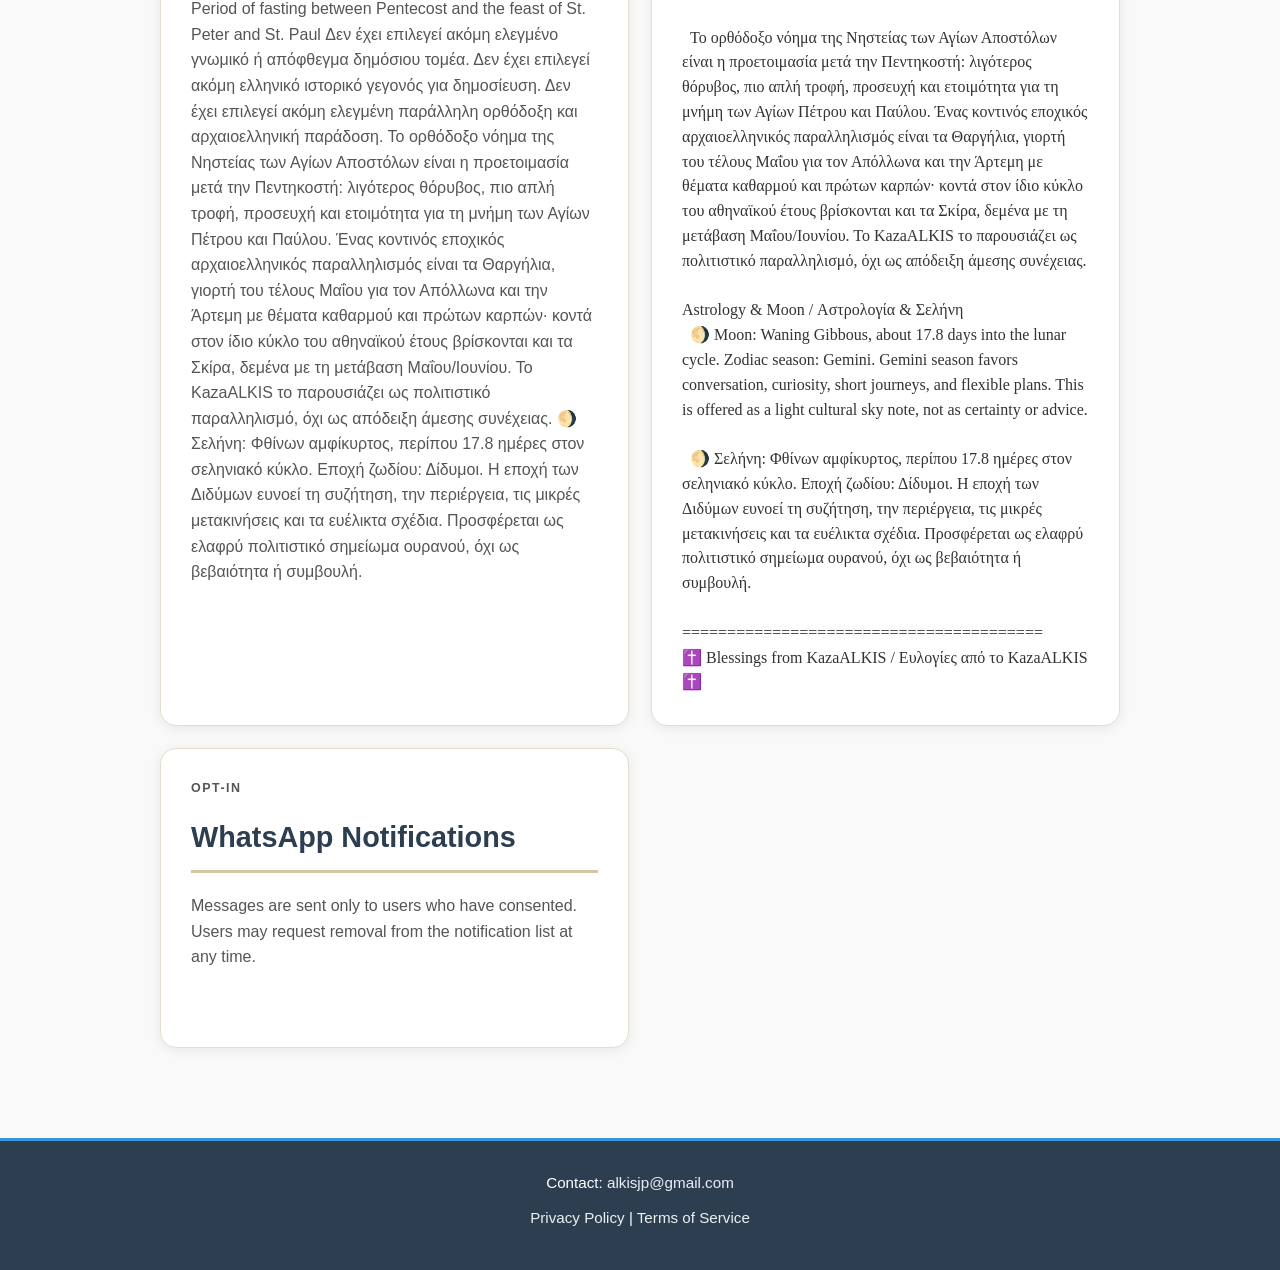
==== commit dcd9c20a: "Publish daily website notification" ====
--- a/index.html
+++ b/index.html
@@ -64,8 +64,20 @@
         <p class="card-kicker">Parallel Traditions</p>
         <h2>Ορθόδοξο & αρχαίο</h2>
         <div class="field-content">
-          <div id="parallel-traditions">No reviewed tradition comparison has been published yet.</div>
-        </div>
+          <div id="parallel-traditions">Loading Orthodox and ancient Greek seasonal context...</div>
+        </div>
+      </article>
+
+      <article class="card recipe-card">
+        <p class="card-kicker">Fasting Recipe</p>
+        <h2>Νηστίσιμη ιδέα</h2>
+        <div id="fasting-recipe" class="recipe-content">No fasting recipe has been published yet.</div>
+      </article>
+
+      <article class="card recipe-card">
+        <p class="card-kicker">Ancient Recipe</p>
+        <h2>Ancient world table</h2>
+        <div id="ancient-recipe" class="recipe-content">No ancient recipe has been published yet.</div>
       </article>
 
       <article class="card">
@@ -152,10 +164,19 @@
       container.appendChild(paragraph(sky.english || "", "muted"));
     };
 
-    const renderTraditions = (items) => {
+    const renderTraditions = (items, reflection) => {
       const container = document.getElementById("parallel-traditions");
-      if (!container || !items || !items.length) return;
-      clear(container);
+      if (!container) return;
+      clear(container);
+      if (!items || !items.length) {
+        if (reflection && (reflection.english || reflection.greek)) {
+          container.appendChild(paragraph(reflection.english || ""));
+          container.appendChild(paragraph(reflection.greek || ""));
+        } else {
+          container.appendChild(paragraph("No Orthodox and ancient Greek seasonal context has been published yet."));
+        }
+        return;
+      }
       items.forEach((item) => {
         const article = document.createElement("article");
         article.className = "tradition-item";
@@ -169,6 +190,25 @@
         ].filter(Boolean).forEach((line) => article.appendChild(paragraph(line)));
         container.appendChild(article);
       });
+    };
+
+    const renderRecipe = (id, recipe) => {
+      const container = document.getElementById(id);
+      if (!container || !recipe) return;
+      clear(container);
+      const title = document.createElement("h3");
+      title.textContent = recipe.title || "Recipe";
+      container.appendChild(title);
+      container.appendChild(paragraph(recipe.summary || ""));
+      container.appendChild(paragraph(recipe.source ? `Source: ${recipe.source}` : "", "muted"));
+      if (recipe.url) {
+        const link = document.createElement("a");
+        link.href = recipe.url;
+        link.textContent = "View source recipe";
+        link.rel = "noopener noreferrer";
+        link.target = "_blank";
+        container.appendChild(link);
+      }
     };
 
     fetch("public_notifications/latest.json", { cache: "no-store" })
@@ -190,7 +230,11 @@
           text("reflection-en", payload.cultural_reflection.english);
           text("reflection-gr", payload.cultural_reflection.greek);
         }
-        renderTraditions(payload.parallel_traditions);
+        renderTraditions(payload.parallel_traditions, payload.cultural_reflection);
+        if (payload.daily_recipes) {
+          renderRecipe("fasting-recipe", payload.daily_recipes.fasting);
+          renderRecipe("ancient-recipe", payload.daily_recipes.ancient);
+        }
       })
       .catch(() => {});
   </script>
--- a/styles.css
+++ b/styles.css
@@ -234,6 +234,33 @@
   padding-left: 14px;
 }
 
+.recipe-card {
+  background:
+    linear-gradient(135deg, rgba(255, 253, 248, 0.96), rgba(241, 234, 220, 0.92));
+  border-left: 5px solid #8a6333;
+}
+
+.recipe-content h3 {
+  color: #174d3b;
+  margin-bottom: 10px;
+}
+
+.recipe-content a {
+  background: #174d3b;
+  border-radius: 999px;
+  color: white;
+  display: inline-block;
+  font-weight: 700;
+  margin-top: 8px;
+  padding: 9px 14px;
+}
+
+.recipe-content a:hover {
+  background: #12634a;
+  color: white;
+  text-decoration: none;
+}
+
 .field-content {
   background: rgba(255, 255, 255, 0.82);
   border: 1px solid rgba(255, 255, 255, 0.78);
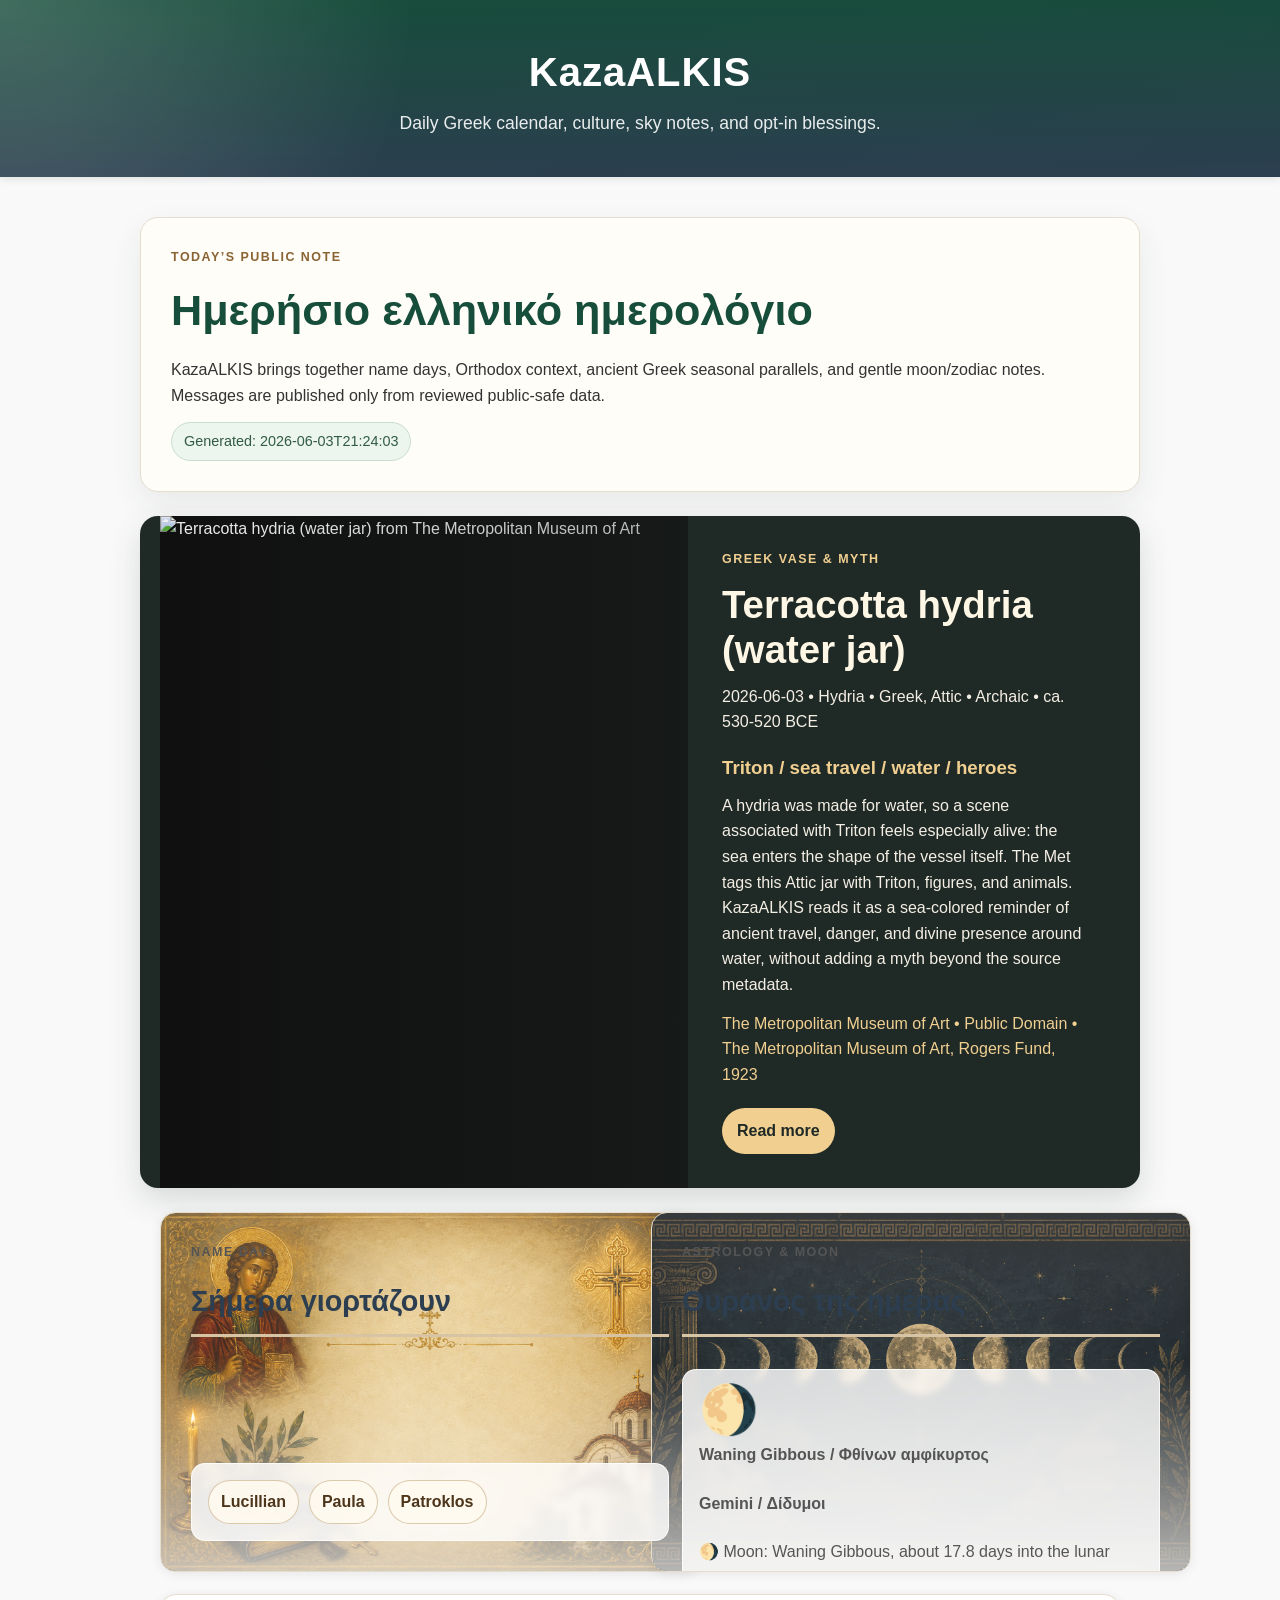
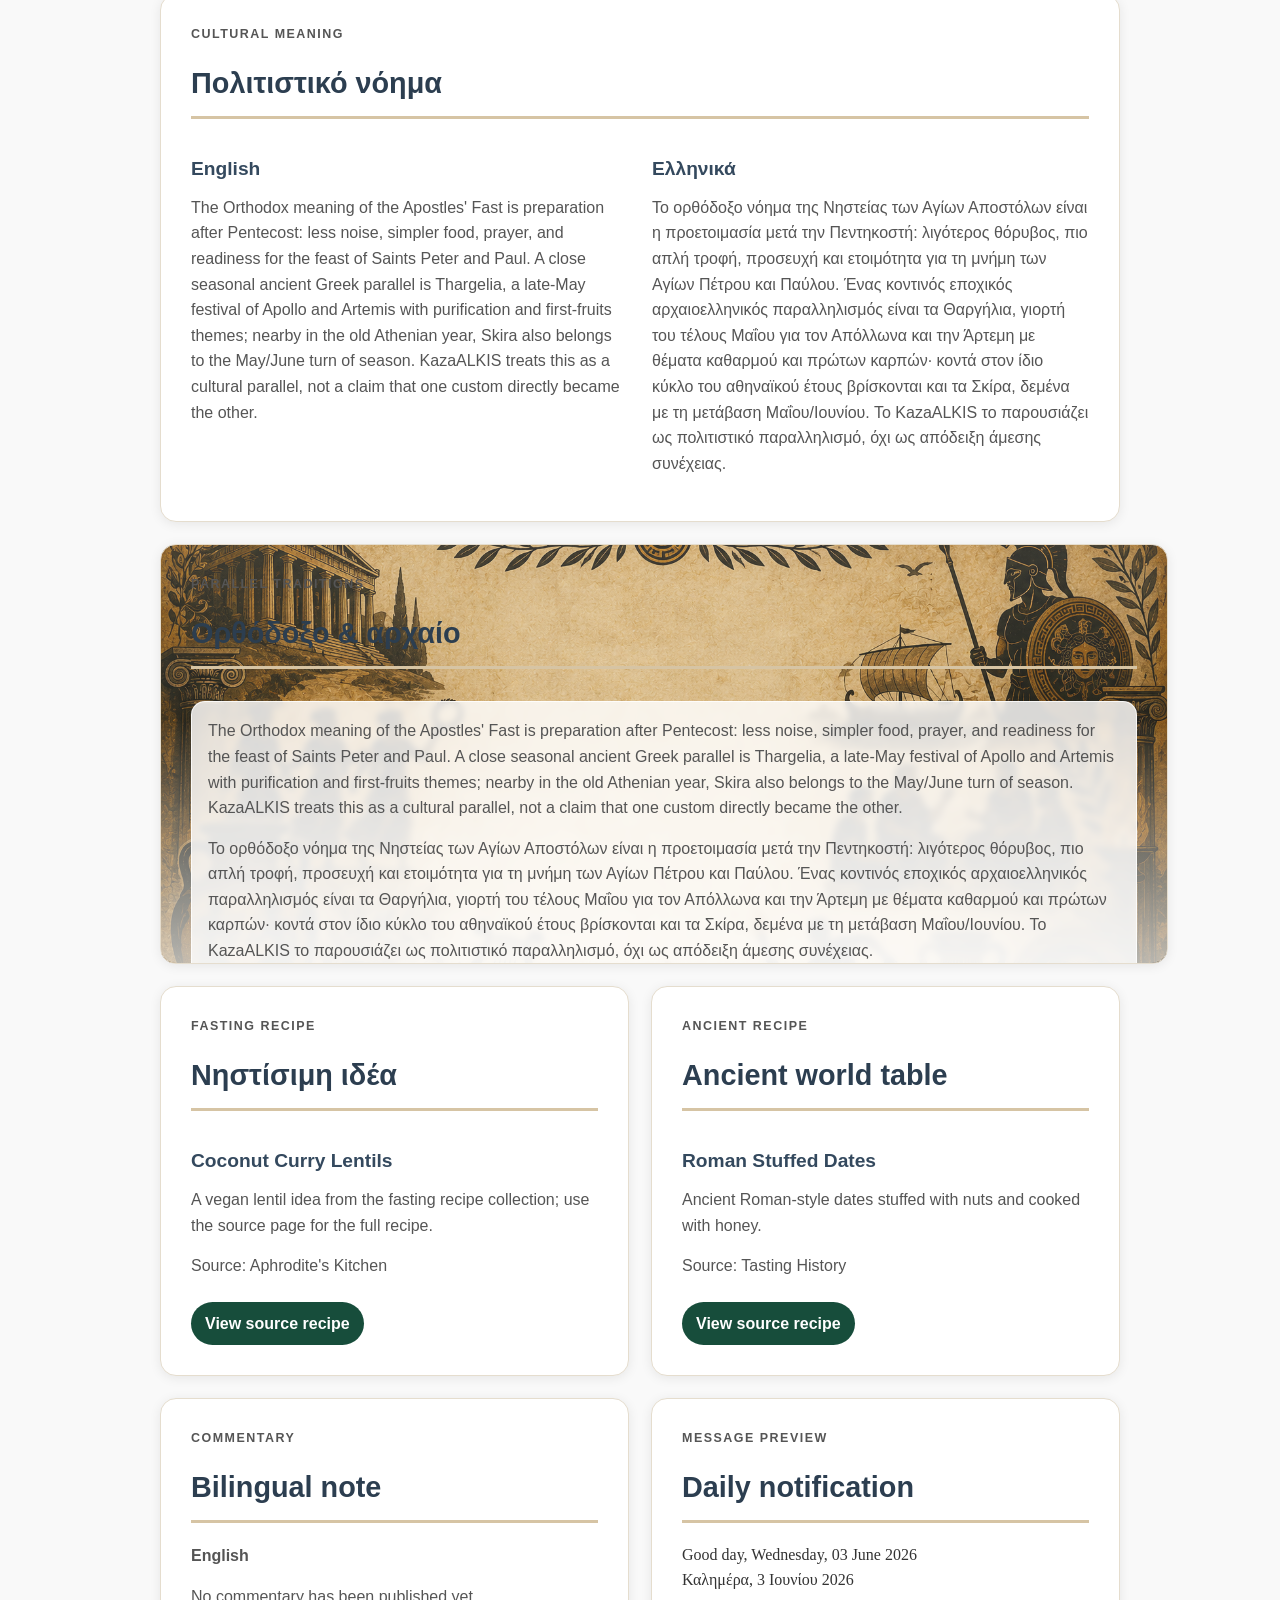
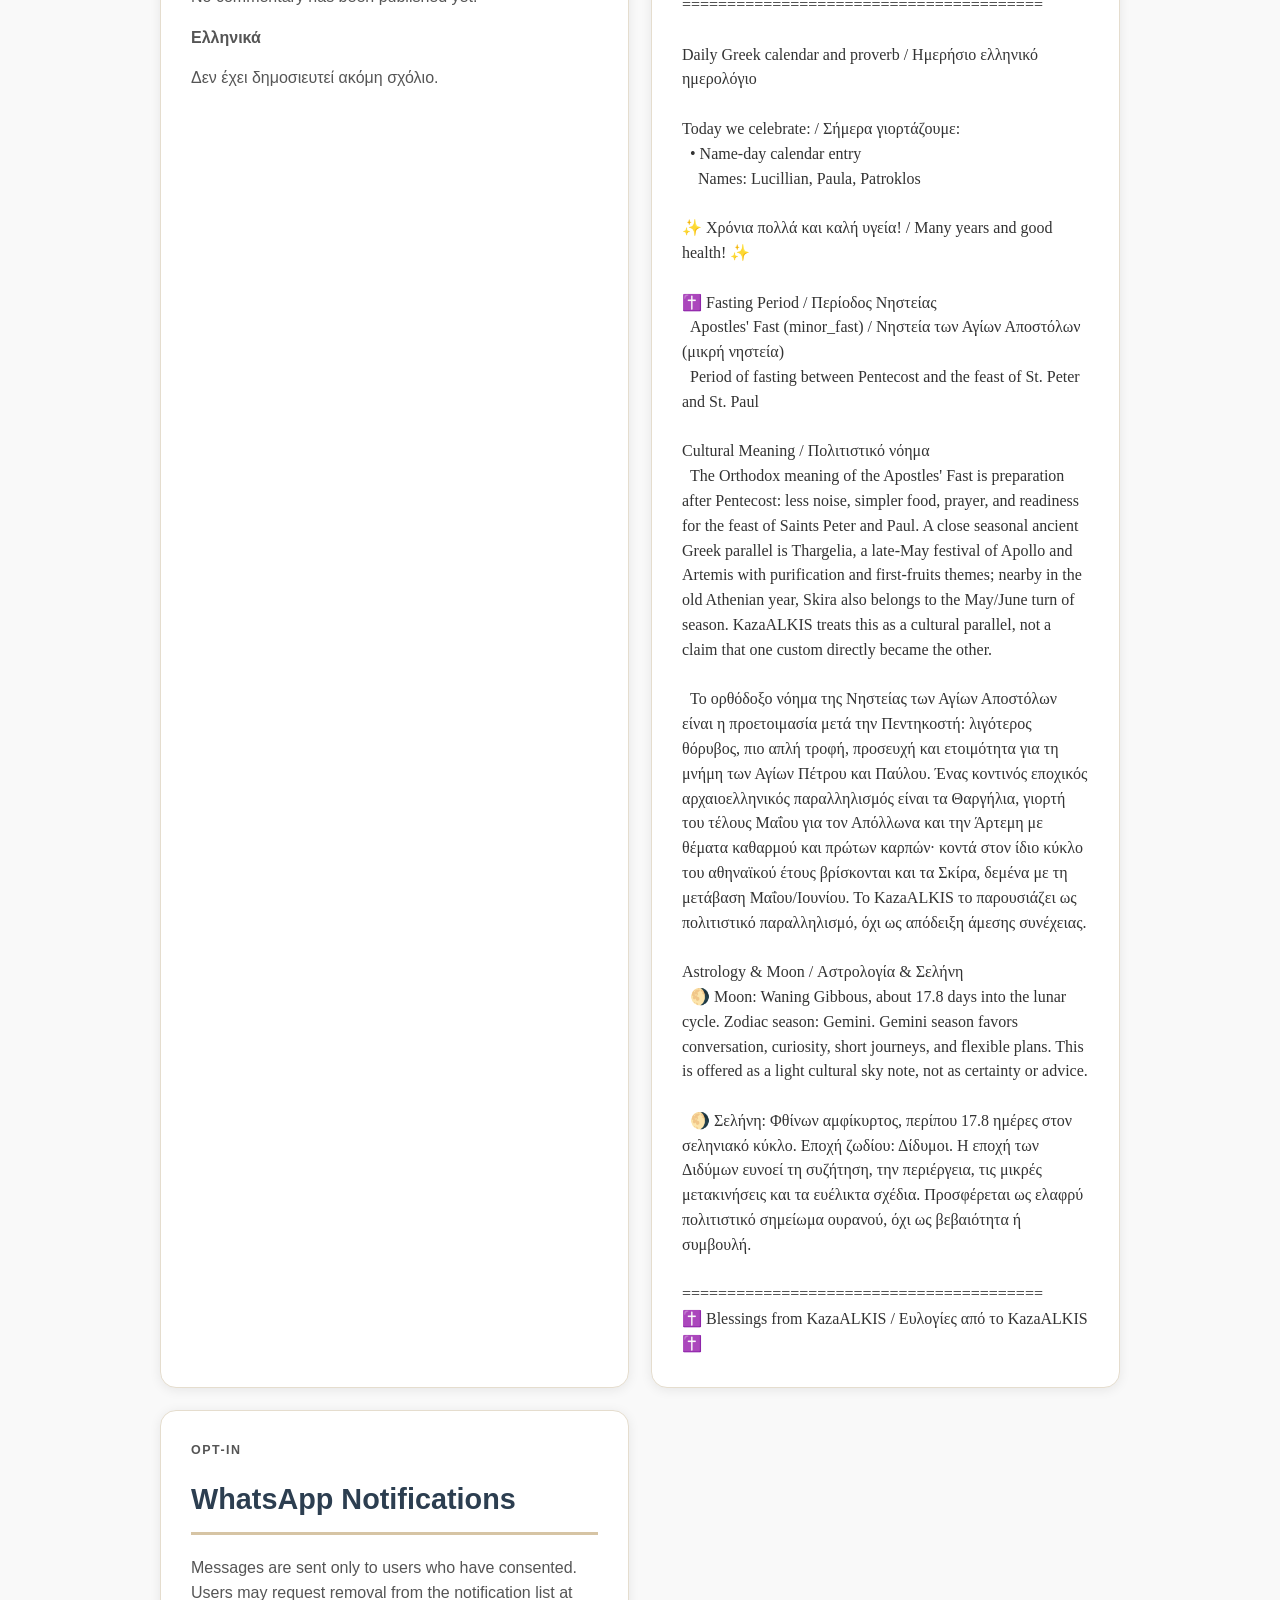
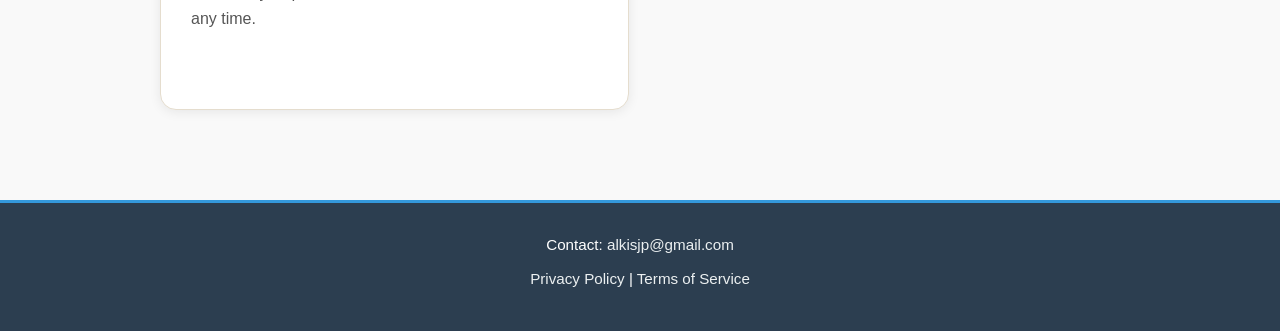
==== commit 2d3186a6: "Add Greek vase myth banner" ====
--- a/index.html
+++ b/index.html
@@ -28,6 +28,21 @@
       <p class="status-pill" id="generated-at">Waiting for today’s public update</p>
     </section>
 
+    <section class="container vase-banner" id="vase-banner">
+      <div class="vase-media">
+        <img id="vase-image" alt="Ancient Greek vase selected for today">
+      </div>
+      <div class="vase-copy">
+        <p class="eyebrow">Greek Vase & Myth</p>
+        <h2 id="vase-title">Daily vase banner loading...</h2>
+        <p class="vase-meta" id="vase-meta"></p>
+        <h3 id="vase-story-title">Mythological note</h3>
+        <p id="vase-description">A verified public-domain vase image will appear here when published.</p>
+        <p class="muted" id="vase-rights"></p>
+        <a id="vase-link" href="#" target="_blank" rel="noopener noreferrer">Read more</a>
+      </div>
+    </section>
+
     <section class="container dashboard-grid" aria-label="Daily calendar fields">
       <article class="card feature-card image-card nameday-card">
         <p class="card-kicker">Name Day</p>
@@ -211,6 +226,30 @@
       }
     };
 
+    const renderVaseBanner = (asset, dateText) => {
+      if (!asset) return;
+      const banner = document.getElementById("vase-banner");
+      const image = document.getElementById("vase-image");
+      const link = document.getElementById("vase-link");
+      text("vase-title", asset.title || "Greek Vase & Myth");
+      text("vase-meta", [dateText, asset.object_type, asset.culture, asset.period, asset.date].filter(Boolean).join(" • "));
+      text("vase-story-title", (asset.myth_keywords && asset.myth_keywords.length) ? asset.myth_keywords.join(" / ") : "Cultural note");
+      text("vase-description", asset.llm_rephrased_description || "");
+      text("vase-rights", [asset.museum, asset.license, asset.attribution_text].filter(Boolean).join(" • "));
+      if (image && asset.image_url) {
+        image.src = asset.image_url;
+        image.alt = `${asset.title || "Greek vase"} from ${asset.museum || "source collection"}`;
+      } else if (banner) {
+        banner.classList.add("vase-fallback");
+      }
+      if (link && asset.source_url) {
+        link.href = asset.source_url;
+        link.style.display = "inline-block";
+      } else if (link) {
+        link.style.display = "none";
+      }
+    };
+
     fetch("public_notifications/latest.json", { cache: "no-store" })
       .then((response) => {
         if (!response.ok) throw new Error("No public message");
@@ -220,6 +259,7 @@
         text("today-title", payload.title);
         text("daily-message", payload.message);
         text("generated-at", payload.generated_at ? `Generated: ${payload.generated_at}` : "");
+        renderVaseBanner(payload.greek_vase_banner, payload.date);
         renderNamedays(payload.namedays);
         renderSky(payload.sky_note);
         if (payload.commentary) {
--- a/styles.css
+++ b/styles.css
@@ -149,6 +149,90 @@
   padding: 7px 12px;
 }
 
+.vase-banner {
+  background: #1f2925;
+  border-radius: 18px;
+  box-shadow: 0 12px 32px rgba(39, 55, 47, 0.16);
+  color: white;
+  display: grid;
+  grid-template-columns: minmax(280px, 1.1fr) minmax(280px, 0.9fr);
+  margin-top: 24px;
+  min-height: 420px;
+  overflow: hidden;
+}
+
+.vase-media {
+  background: #111;
+  min-height: 420px;
+  position: relative;
+}
+
+.vase-media::after {
+  background: linear-gradient(90deg, rgba(0, 0, 0, 0.06), rgba(31, 41, 37, 0.35));
+  content: "";
+  inset: 0;
+  position: absolute;
+}
+
+.vase-media img {
+  display: block;
+  height: 100%;
+  object-fit: cover;
+  object-position: center;
+  width: 100%;
+}
+
+.vase-copy {
+  align-self: center;
+  padding: 34px;
+}
+
+.vase-copy h2 {
+  color: #fff7e6;
+  font-size: clamp(1.7rem, 3vw, 2.5rem);
+  line-height: 1.15;
+  margin-bottom: 12px;
+}
+
+.vase-copy h3 {
+  color: #f0cf91;
+  margin: 18px 0 10px;
+}
+
+.vase-copy p {
+  color: #f4efe5;
+  margin-bottom: 13px;
+}
+
+.vase-copy .eyebrow,
+.vase-copy .muted {
+  color: #f0cf91;
+}
+
+.vase-copy a {
+  background: #f0cf91;
+  border-radius: 999px;
+  color: #1f2925;
+  display: inline-block;
+  font-weight: 700;
+  margin-top: 8px;
+  padding: 10px 15px;
+}
+
+.vase-copy a:hover {
+  background: #fff7e6;
+  color: #1f2925;
+  text-decoration: none;
+}
+
+.vase-fallback .vase-media {
+  display: none;
+}
+
+.vase-fallback {
+  grid-template-columns: 1fr;
+}
+
 .dashboard-grid {
   display: grid;
   grid-template-columns: repeat(2, minmax(0, 1fr));
@@ -655,6 +739,18 @@
     padding: 24px;
   }
 
+  .vase-banner {
+    grid-template-columns: 1fr;
+  }
+
+  .vase-media {
+    min-height: 300px;
+  }
+
+  .vase-copy {
+    padding: 24px;
+  }
+
   /* Policy Page */
   .policy-page {
     padding: 20px;
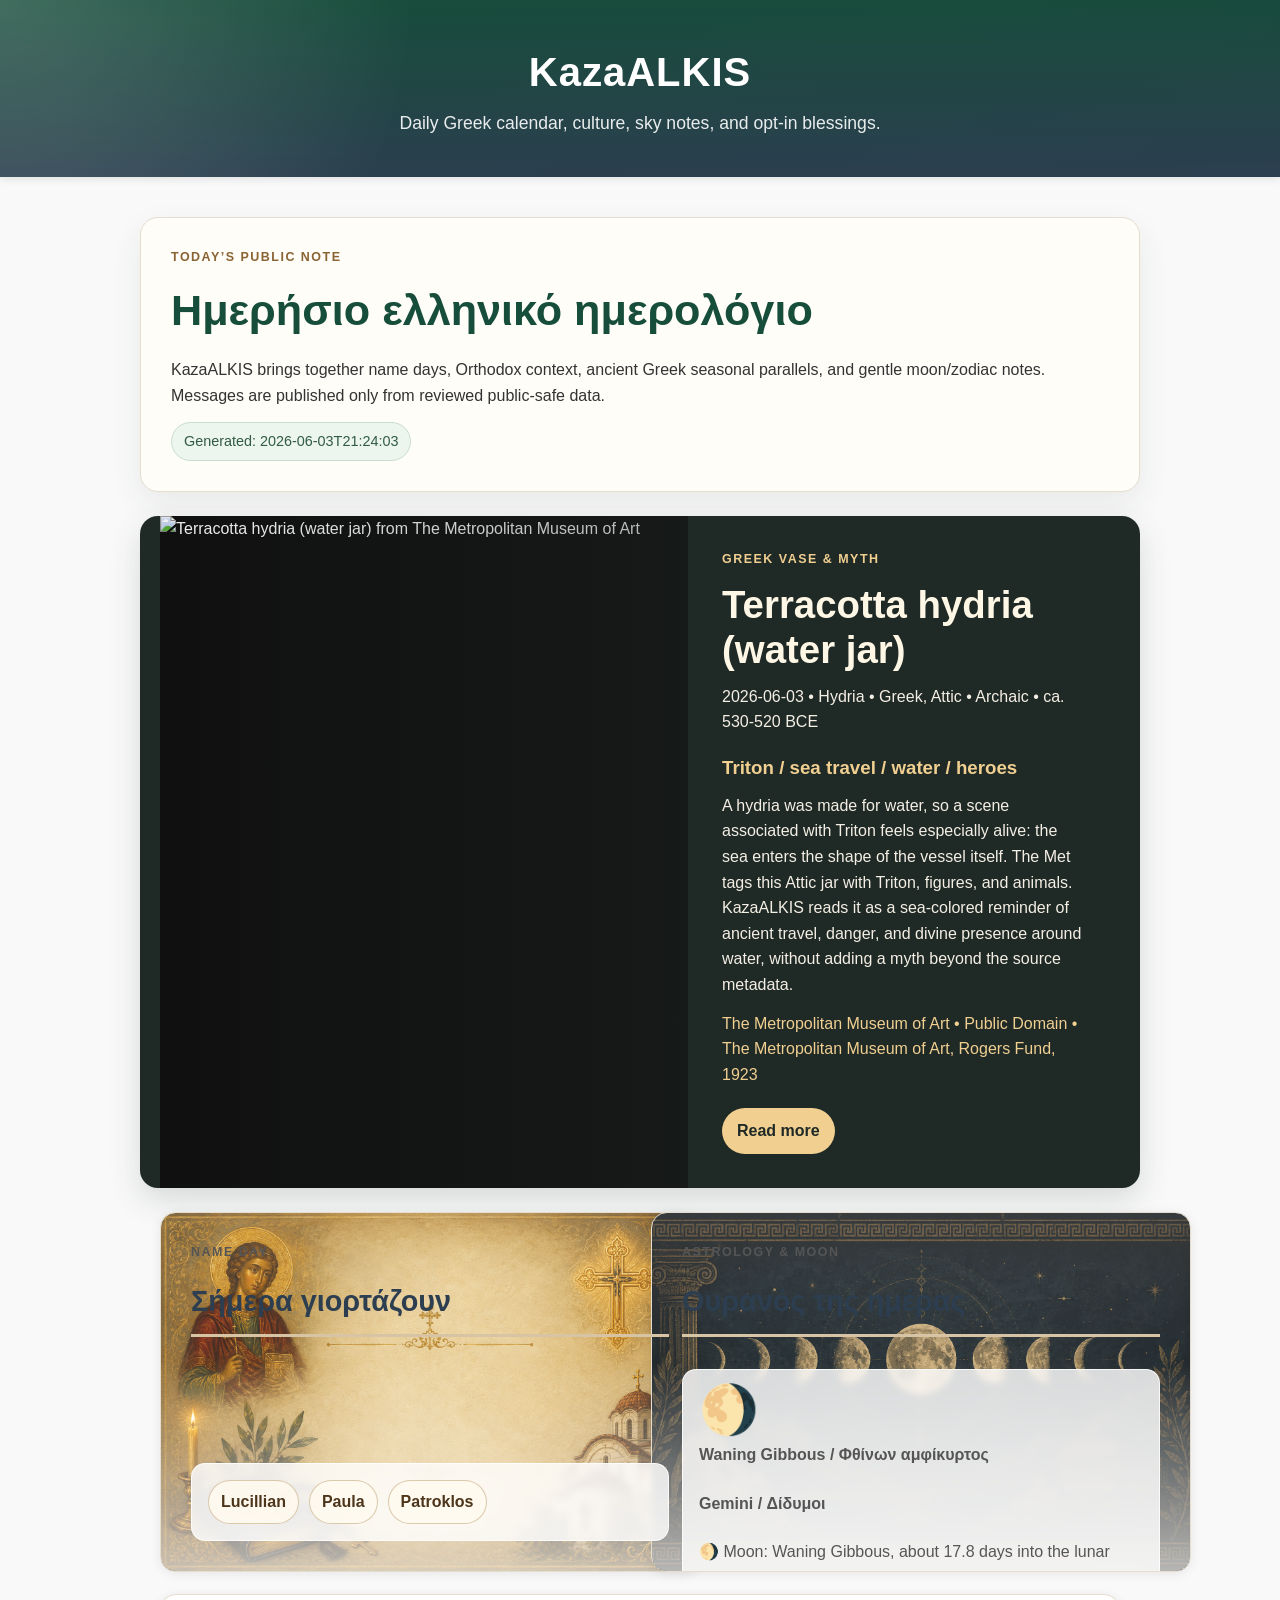
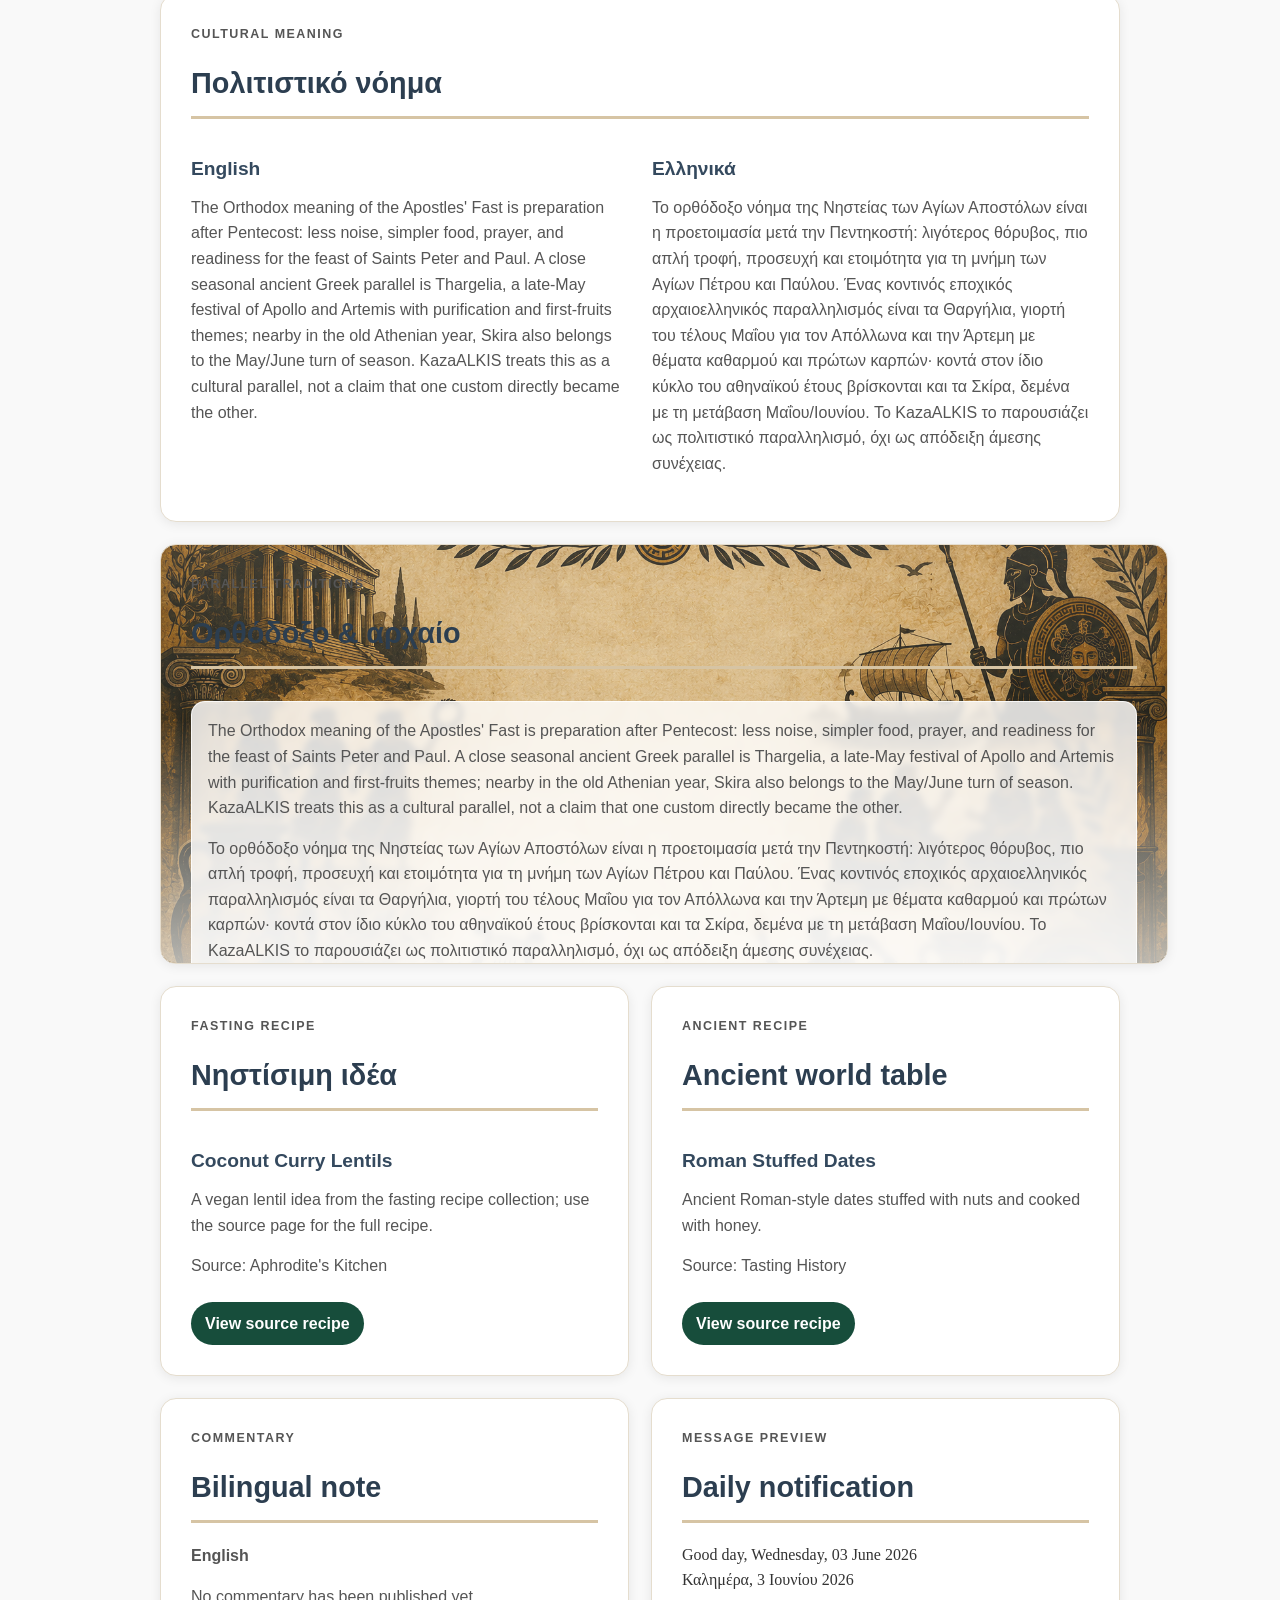
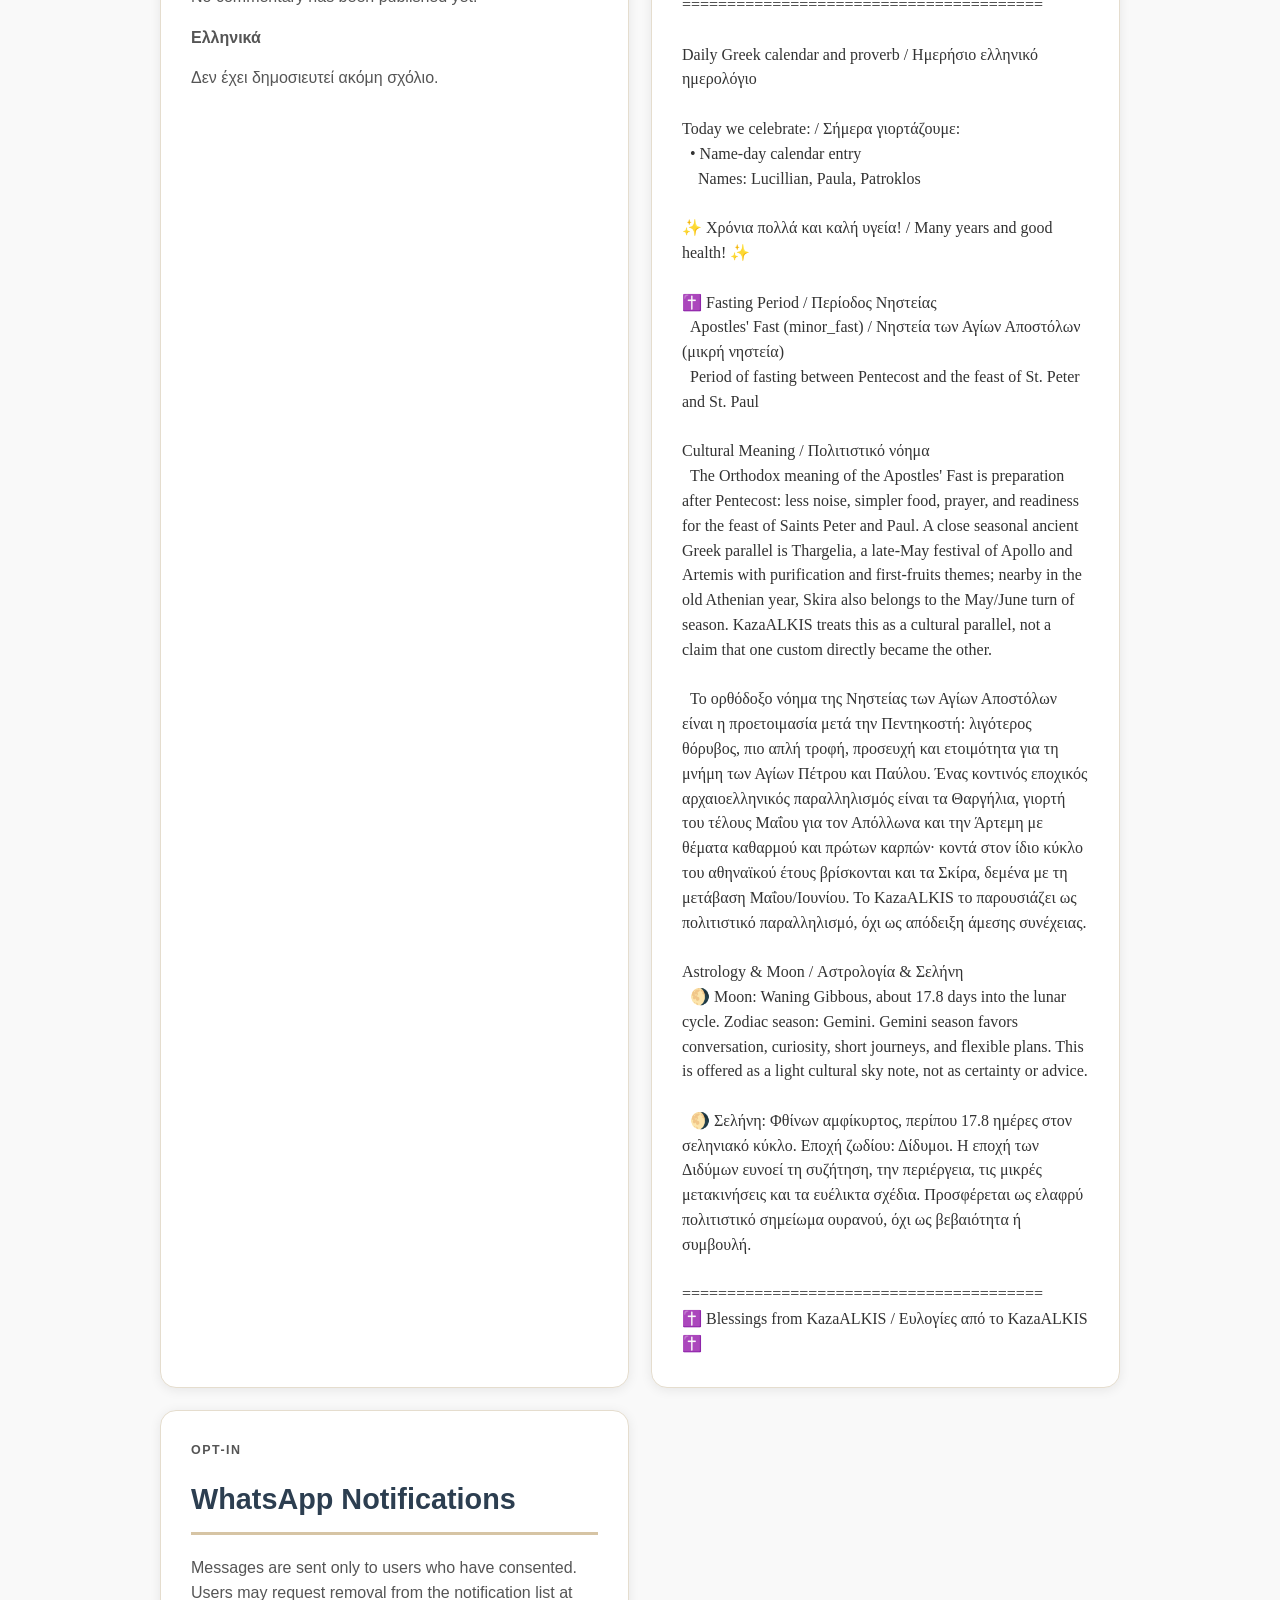
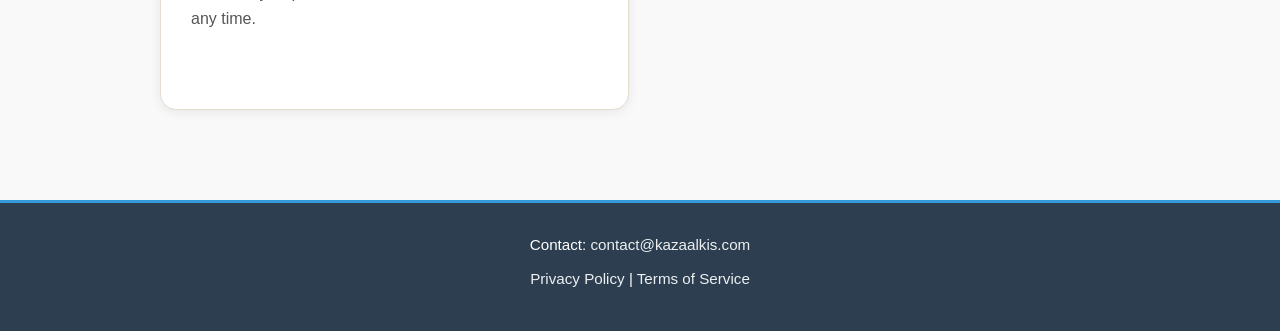
==== commit 4a503434: "Update website contact email" ====
--- a/index.html
+++ b/index.html
@@ -1,6 +1,7 @@
 <!DOCTYPE html>
 <html lang="en">
 <head>
+  <meta name="facebook-domain-verification" content="f6n2ueplgjhiryg64qly1xpbum0osv" />
   <meta charset="UTF-8">
   <meta name="viewport" content="width=device-width, initial-scale=1">
   <title>KazaALKIS | Daily Greek Calendar</title>
@@ -125,7 +126,7 @@
 
   <footer class="footer">
     <div class="container">
-      <p>Contact: <a href="mailto:alkisjp@gmail.com">alkisjp@gmail.com</a></p>
+      <p>Contact: <a href="mailto:contact@kazaalkis.com">contact@kazaalkis.com</a></p>
       <p>
         <a href="privacy.html">Privacy Policy</a> |
         <a href="terms.html">Terms of Service</a>
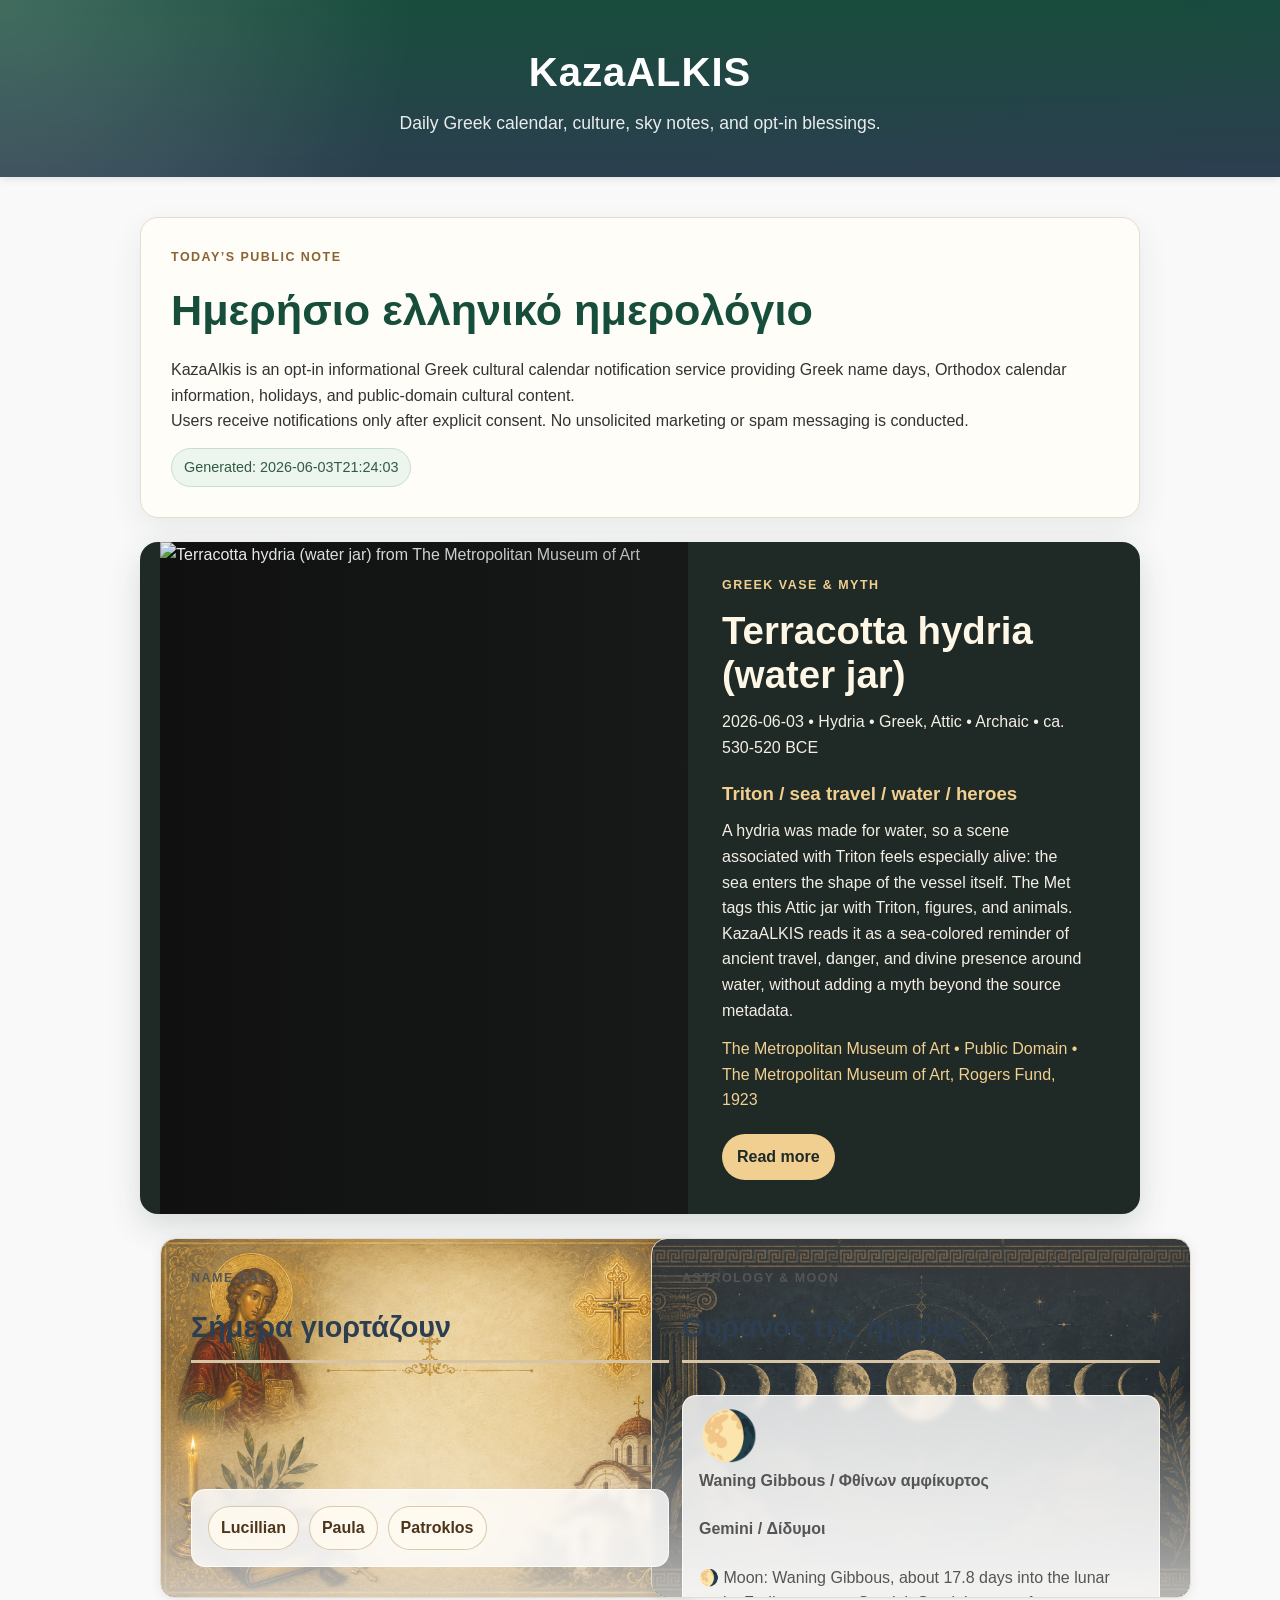
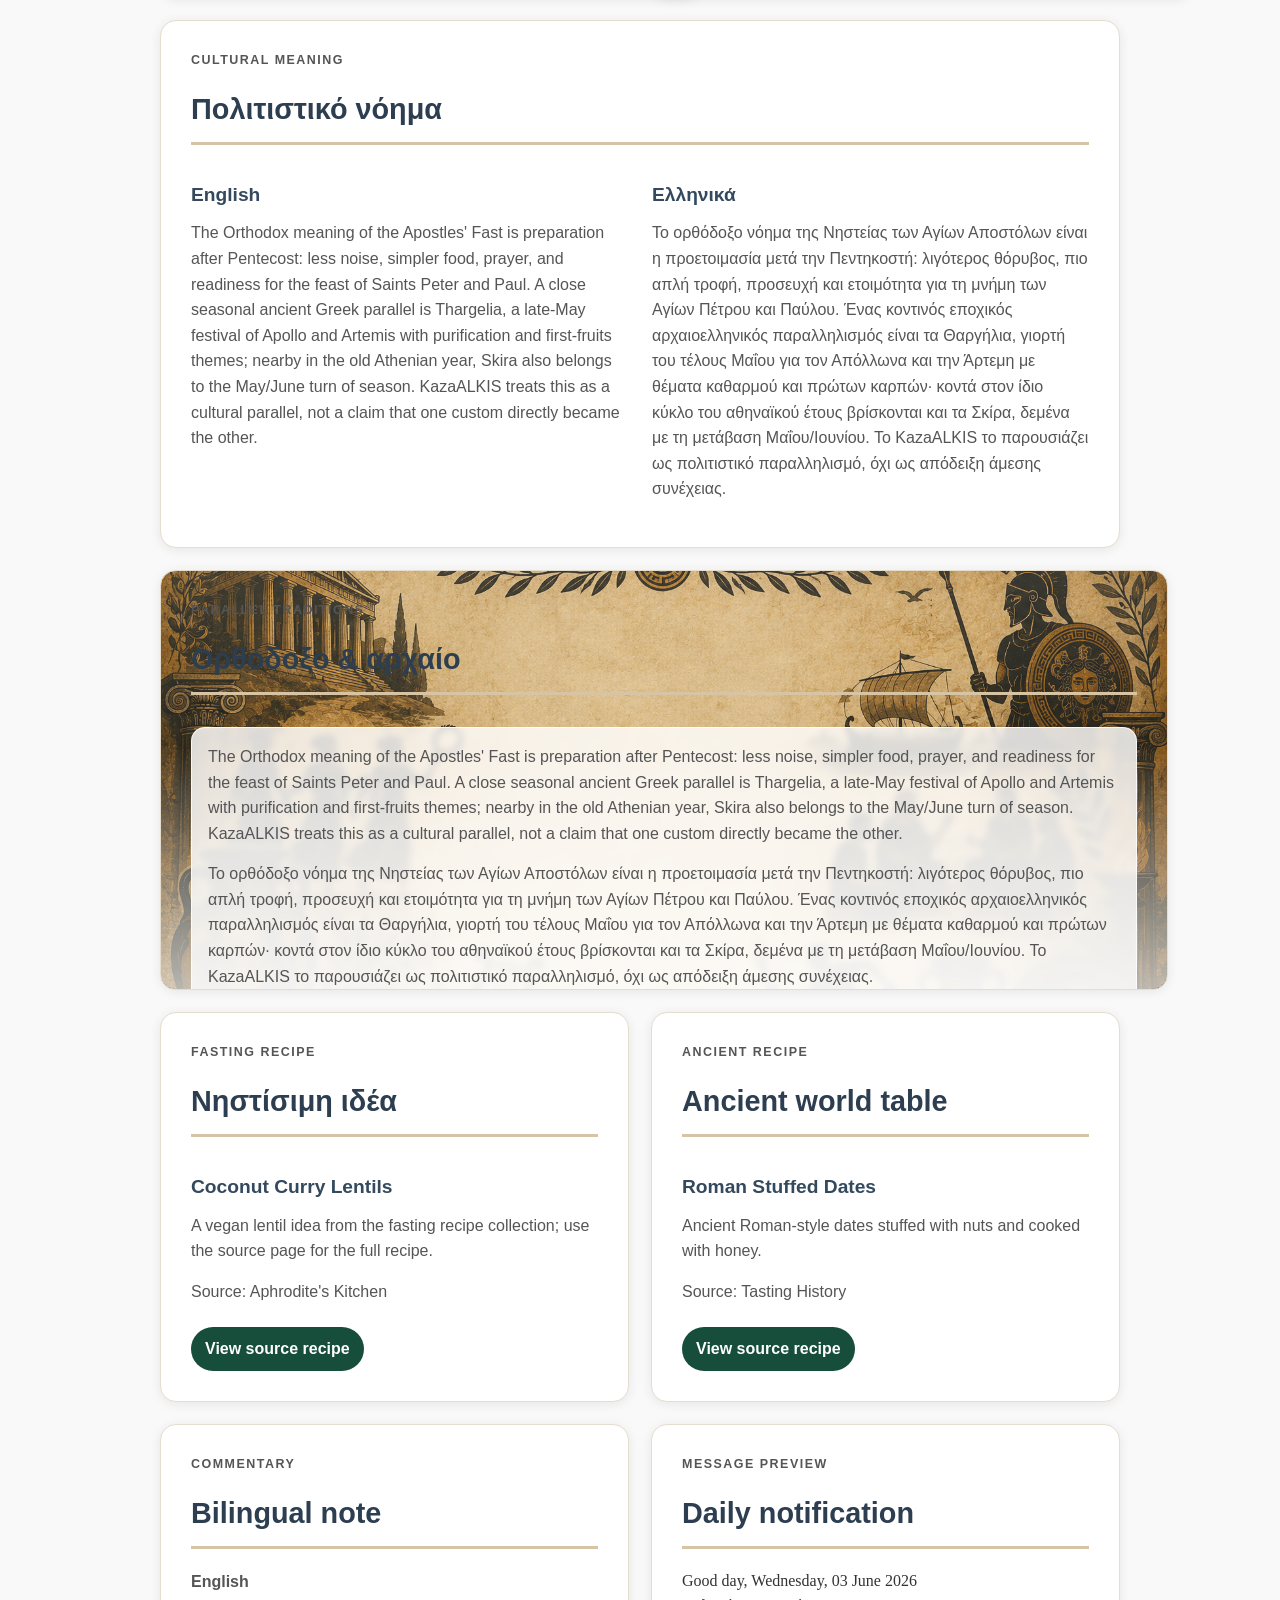
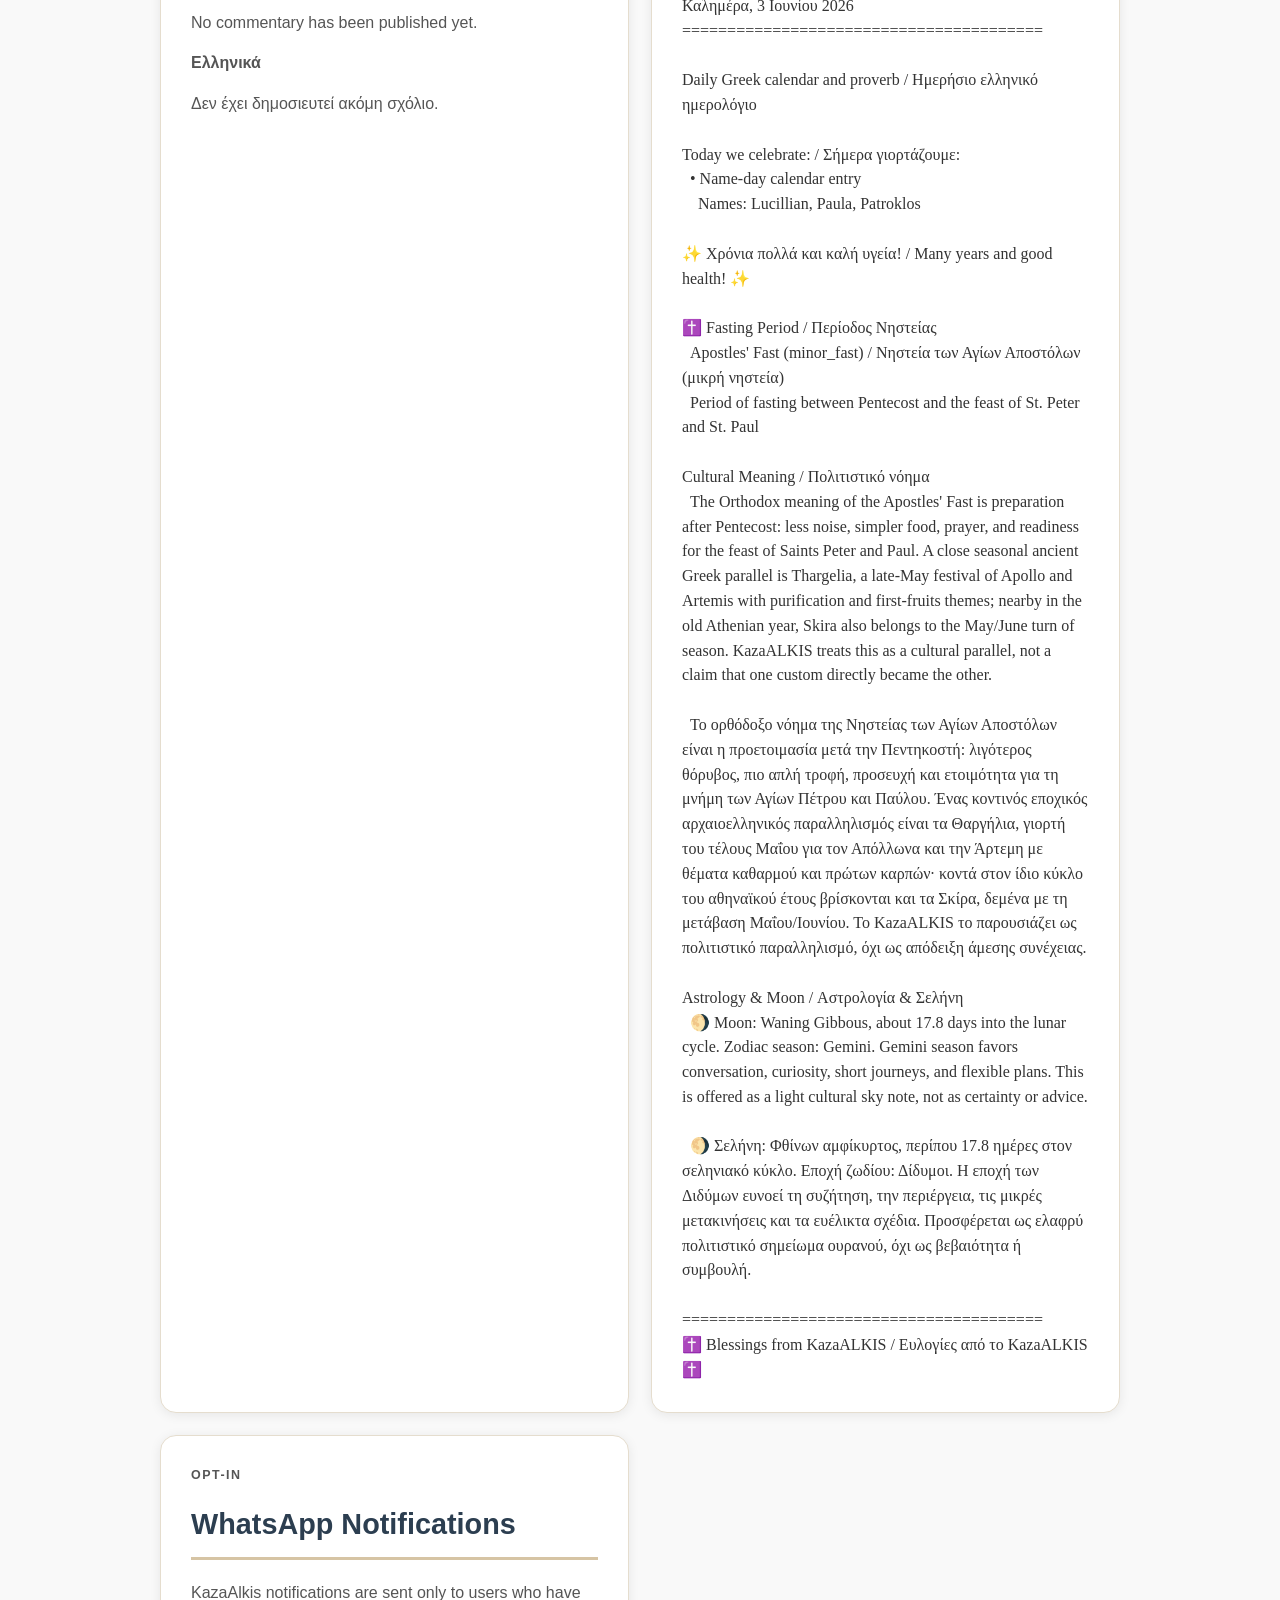
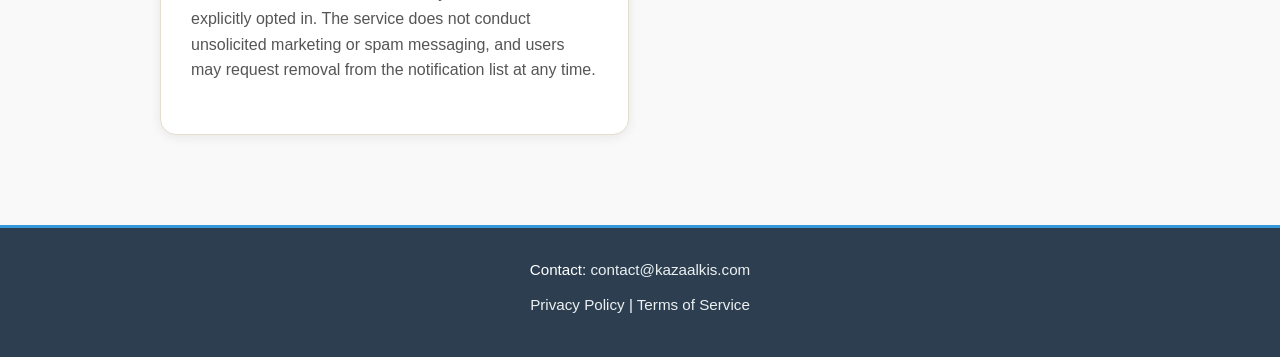
==== commit f2c64256: "Add opt-in service compliance wording" ====
--- a/index.html
+++ b/index.html
@@ -22,9 +22,13 @@
       <p class="eyebrow">Today’s public note</p>
       <h2 id="today-title">Ημερήσιο ελληνικό ημερολόγιο</h2>
       <p>
-        KazaALKIS brings together name days, Orthodox context, ancient Greek seasonal
-        parallels, and gentle moon/zodiac notes. Messages are published only from
-        reviewed public-safe data.
+        KazaAlkis is an opt-in informational Greek cultural calendar notification
+        service providing Greek name days, Orthodox calendar information, holidays,
+        and public-domain cultural content.
+      </p>
+      <p>
+        Users receive notifications only after explicit consent. No unsolicited
+        marketing or spam messaging is conducted.
       </p>
       <p class="status-pill" id="generated-at">Waiting for today’s public update</p>
     </section>
@@ -117,8 +121,9 @@
         <p class="card-kicker">Opt-in</p>
         <h2>WhatsApp Notifications</h2>
         <p>
-          Messages are sent only to users who have consented. Users may request
-          removal from the notification list at any time.
+          KazaAlkis notifications are sent only to users who have explicitly opted in.
+          The service does not conduct unsolicited marketing or spam messaging, and
+          users may request removal from the notification list at any time.
         </p>
       </article>
     </section>
